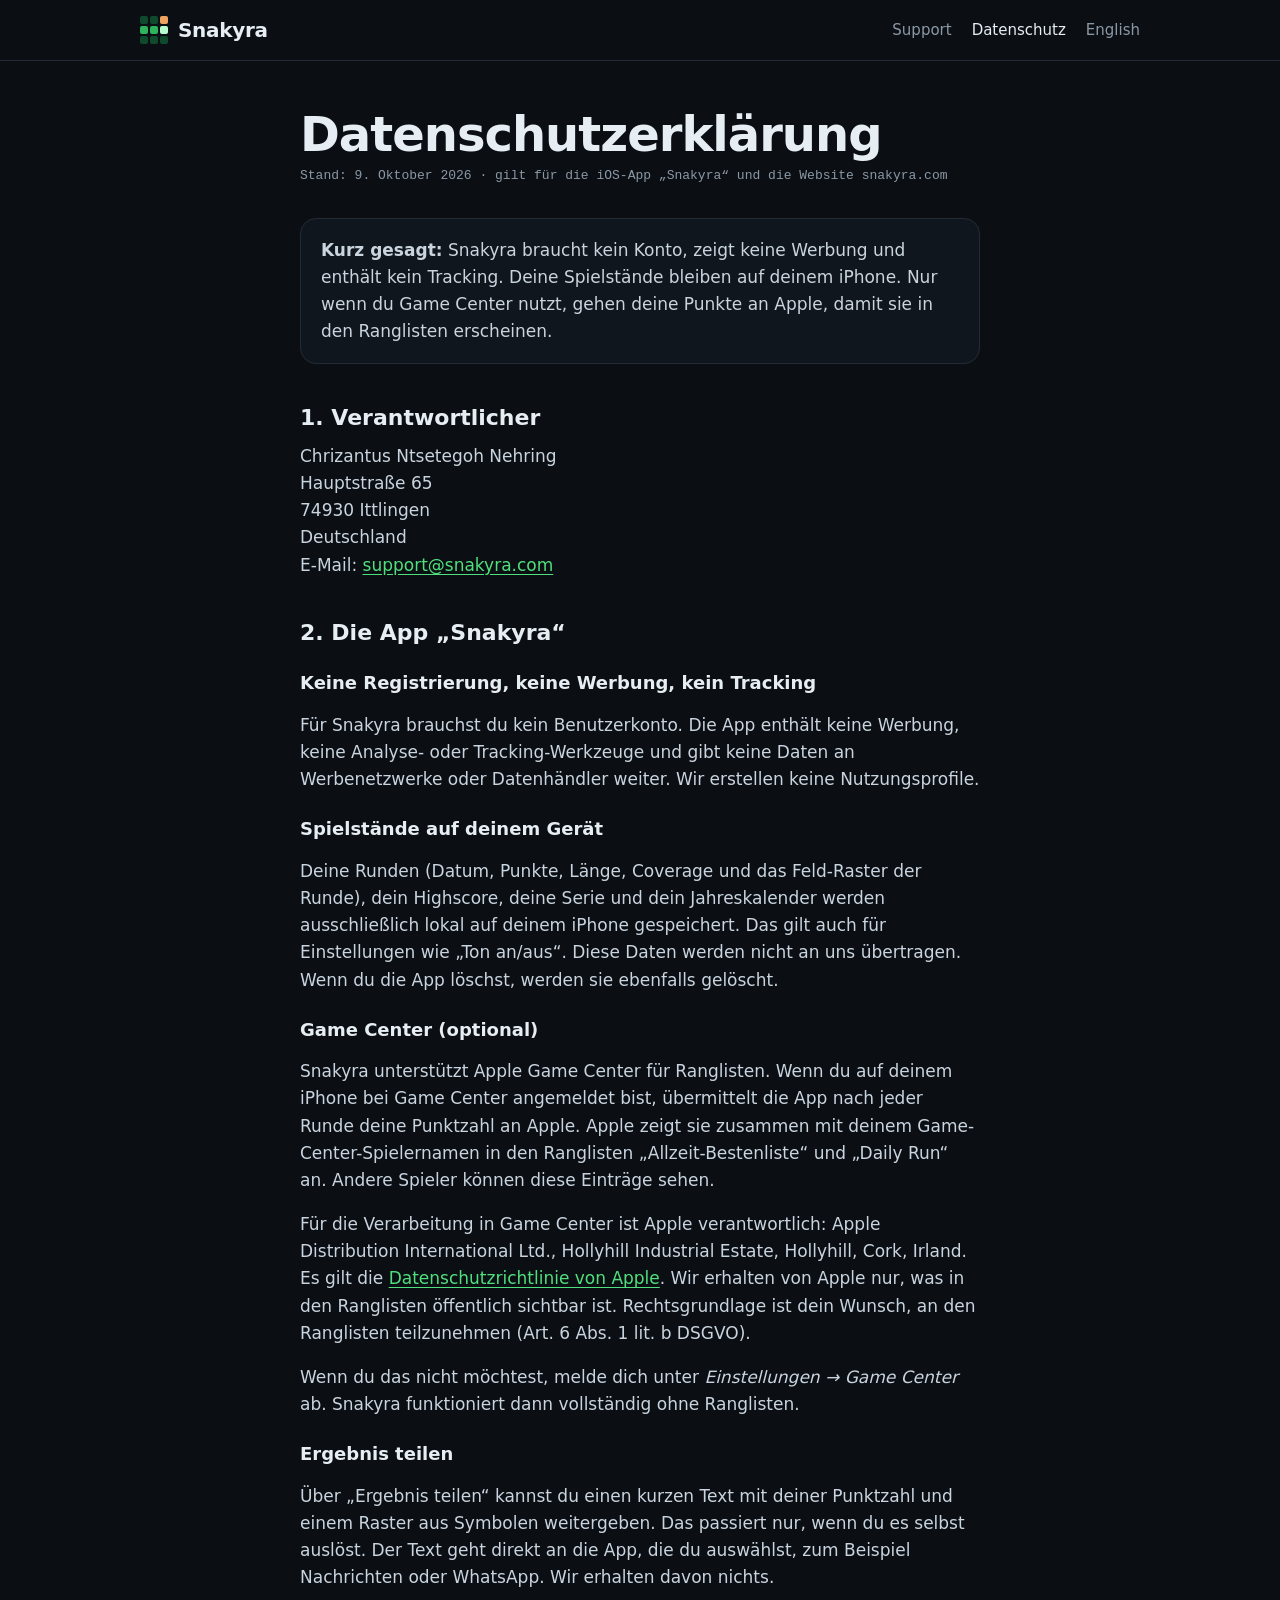
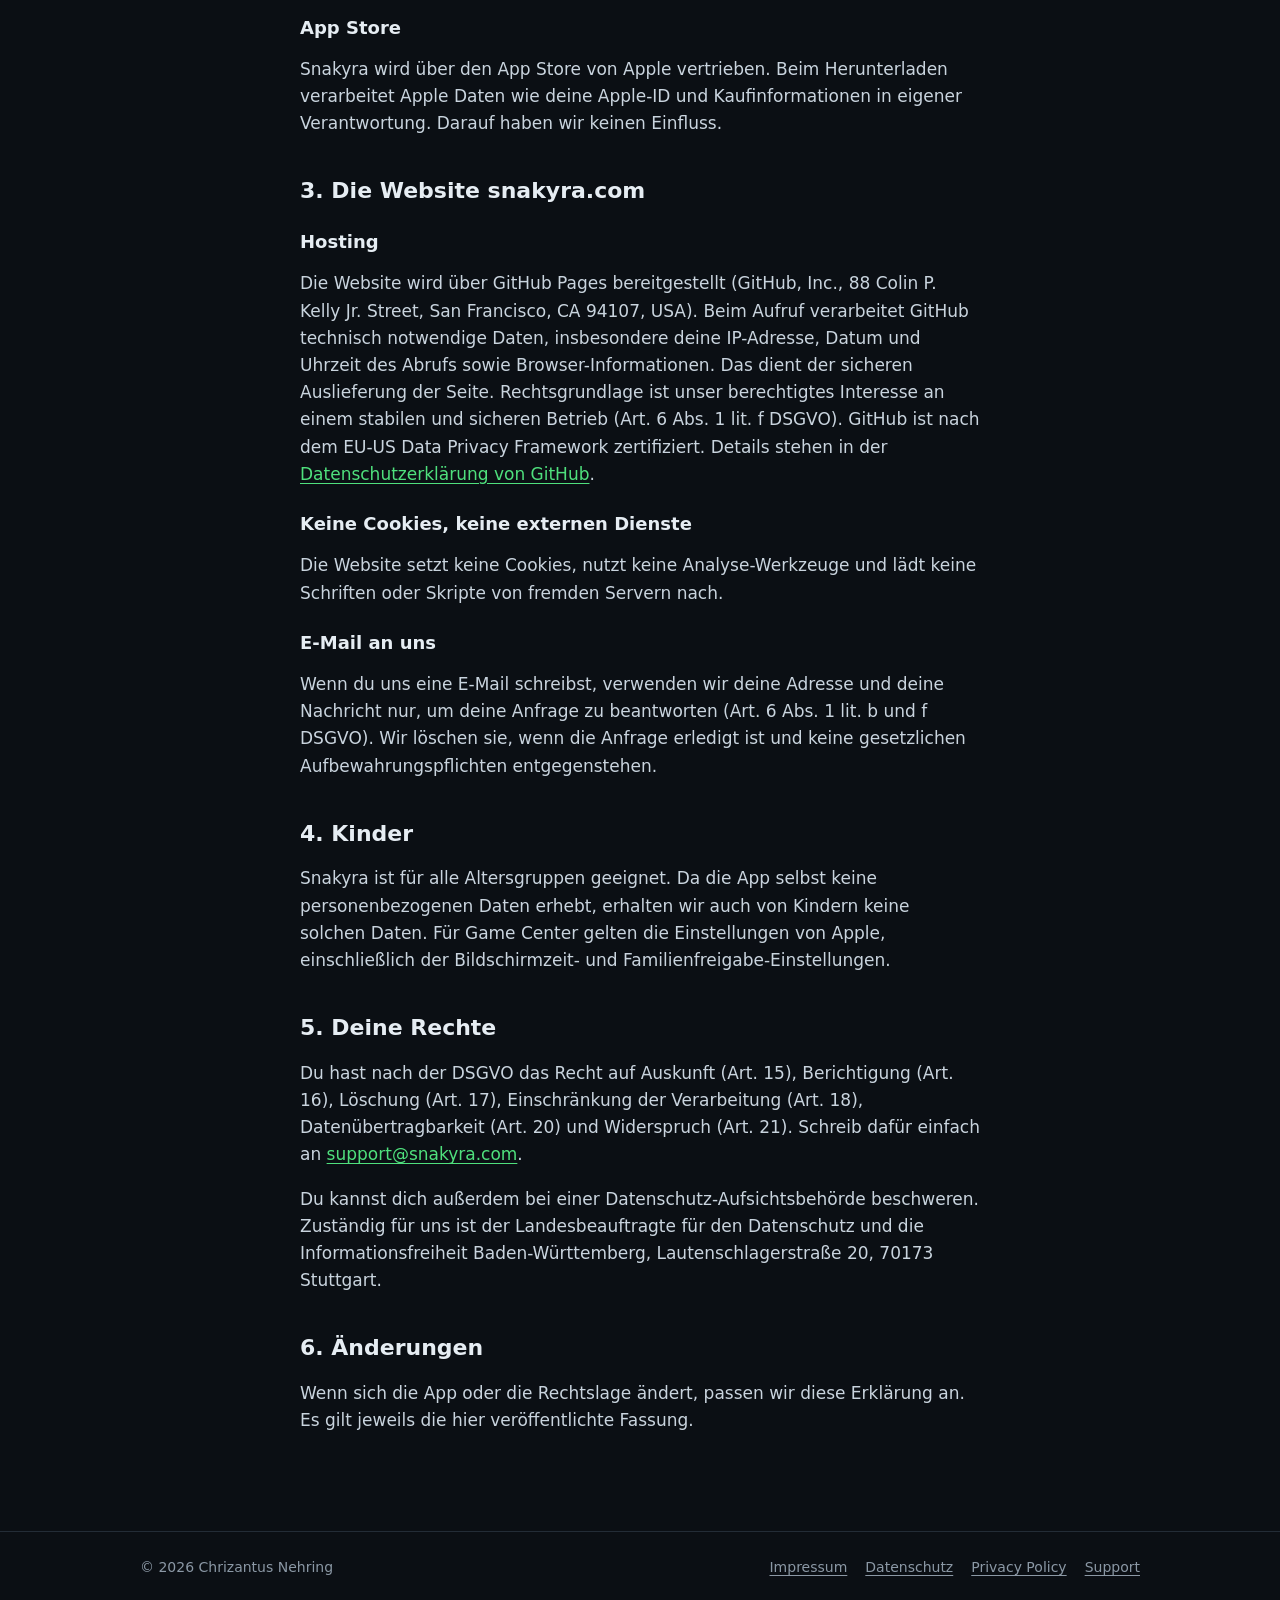
==== datenschutz.html @ 18dacbc8 "Snakyra Website: Startseite, Datenschutz, Privacy, Support, Impressum Co-Authored-By: Claude Opus 5." ====
<!doctype html>
<html lang="de">
<head>
<meta charset="utf-8">
<meta name="viewport" content="width=device-width, initial-scale=1">
<title>Snakyra Datenschutz</title>
<meta name="description" content="Datenschutzerklärung für die App Snakyra und die Website snakyra.com.">
<meta name="theme-color" content="#0b0f14">
<link rel="icon" href="icon.png">
<link rel="stylesheet" href="style.css">
</head>
<body>
<header class="site-head">
  <div class="wrap">
    <a class="brand" href="index.html"><span class="brand-mark" aria-hidden="true"><i></i><i></i><i></i><i></i><i></i><i></i><i></i><i></i><i></i></span>Snakyra</a>
    <nav class="nav" aria-label="Hauptnavigation">
      <a href="support.html">Support</a>
      <a href="datenschutz.html" aria-current="page">Datenschutz</a>
      <a href="privacy.html" lang="en">English</a>
    </nav>
  </div>
</header>

<main class="wrap doc">
  <h1>Datenschutzerklärung</h1>
  <p class="stand">Stand: 9. Oktober 2026 · gilt für die iOS-App „Snakyra“ und die Website snakyra.com</p>

  <div class="box">
    <p><strong>Kurz gesagt:</strong> Snakyra braucht kein Konto, zeigt keine Werbung und enthält kein Tracking. Deine Spielstände bleiben auf deinem iPhone. Nur wenn du Game Center nutzt, gehen deine Punkte an Apple, damit sie in den Ranglisten erscheinen.</p>
  </div>

  <h2>1. Verantwortlicher</h2>
  <address>
    Chrizantus Ntsetegoh Nehring<br>
    Hauptstraße 65<br>
    74930 Ittlingen<br>
    Deutschland<br>
    E-Mail: <a href="mailto:support@snakyra.com">support@snakyra.com</a>
  </address>

  <h2>2. Die App „Snakyra“</h2>

  <h3>Keine Registrierung, keine Werbung, kein Tracking</h3>
  <p>Für Snakyra brauchst du kein Benutzerkonto. Die App enthält keine Werbung, keine Analyse- oder Tracking-Werkzeuge und gibt keine Daten an Werbenetzwerke oder Datenhändler weiter. Wir erstellen keine Nutzungsprofile.</p>

  <h3>Spielstände auf deinem Gerät</h3>
  <p>Deine Runden (Datum, Punkte, Länge, Coverage und das Feld-Raster der Runde), dein Highscore, deine Serie und dein Jahreskalender werden ausschließlich lokal auf deinem iPhone gespeichert. Das gilt auch für Einstellungen wie „Ton an/aus“. Diese Daten werden nicht an uns übertragen. Wenn du die App löschst, werden sie ebenfalls gelöscht.</p>

  <h3>Game Center (optional)</h3>
  <p>Snakyra unterstützt Apple Game Center für Ranglisten. Wenn du auf deinem iPhone bei Game Center angemeldet bist, übermittelt die App nach jeder Runde deine Punktzahl an Apple. Apple zeigt sie zusammen mit deinem Game-Center-Spielernamen in den Ranglisten „Allzeit-Bestenliste“ und „Daily Run“ an. Andere Spieler können diese Einträge sehen.</p>
  <p>Für die Verarbeitung in Game Center ist Apple verantwortlich: Apple Distribution International Ltd., Hollyhill Industrial Estate, Hollyhill, Cork, Irland. Es gilt die <a href="https://www.apple.com/de/legal/privacy/">Datenschutzrichtlinie von Apple</a>. Wir erhalten von Apple nur, was in den Ranglisten öffentlich sichtbar ist. Rechtsgrundlage ist dein Wunsch, an den Ranglisten teilzunehmen (Art. 6 Abs. 1 lit. b DSGVO).</p>
  <p>Wenn du das nicht möchtest, melde dich unter <em>Einstellungen → Game Center</em> ab. Snakyra funktioniert dann vollständig ohne Ranglisten.</p>

  <h3>Ergebnis teilen</h3>
  <p>Über „Ergebnis teilen“ kannst du einen kurzen Text mit deiner Punktzahl und einem Raster aus Symbolen weitergeben. Das passiert nur, wenn du es selbst auslöst. Der Text geht direkt an die App, die du auswählst, zum Beispiel Nachrichten oder WhatsApp. Wir erhalten davon nichts.</p>

  <h3>App Store</h3>
  <p>Snakyra wird über den App Store von Apple vertrieben. Beim Herunterladen verarbeitet Apple Daten wie deine Apple-ID und Kaufinformationen in eigener Verantwortung. Darauf haben wir keinen Einfluss.</p>

  <h2>3. Die Website snakyra.com</h2>
  <h3>Hosting</h3>
  <p>Die Website wird über GitHub Pages bereitgestellt (GitHub, Inc., 88 Colin P. Kelly Jr. Street, San Francisco, CA 94107, USA). Beim Aufruf verarbeitet GitHub technisch notwendige Daten, insbesondere deine IP-Adresse, Datum und Uhrzeit des Abrufs sowie Browser-Informationen. Das dient der sicheren Auslieferung der Seite. Rechtsgrundlage ist unser berechtigtes Interesse an einem stabilen und sicheren Betrieb (Art. 6 Abs. 1 lit. f DSGVO). GitHub ist nach dem EU-US Data Privacy Framework zertifiziert. Details stehen in der <a href="https://docs.github.com/de/site-policy/privacy-policies/github-general-privacy-statement">Datenschutzerklärung von GitHub</a>.</p>
  <h3>Keine Cookies, keine externen Dienste</h3>
  <p>Die Website setzt keine Cookies, nutzt keine Analyse-Werkzeuge und lädt keine Schriften oder Skripte von fremden Servern nach.</p>
  <h3>E-Mail an uns</h3>
  <p>Wenn du uns eine E-Mail schreibst, verwenden wir deine Adresse und deine Nachricht nur, um deine Anfrage zu beantworten (Art. 6 Abs. 1 lit. b und f DSGVO). Wir löschen sie, wenn die Anfrage erledigt ist und keine gesetzlichen Aufbewahrungspflichten entgegenstehen.</p>

  <h2>4. Kinder</h2>
  <p>Snakyra ist für alle Altersgruppen geeignet. Da die App selbst keine personenbezogenen Daten erhebt, erhalten wir auch von Kindern keine solchen Daten. Für Game Center gelten die Einstellungen von Apple, einschließlich der Bildschirmzeit- und Familienfreigabe-Einstellungen.</p>

  <h2>5. Deine Rechte</h2>
  <p>Du hast nach der DSGVO das Recht auf Auskunft (Art. 15), Berichtigung (Art. 16), Löschung (Art. 17), Einschränkung der Verarbeitung (Art. 18), Datenübertragbarkeit (Art. 20) und Widerspruch (Art. 21). Schreib dafür einfach an <a href="mailto:support@snakyra.com">support@snakyra.com</a>.</p>
  <p>Du kannst dich außerdem bei einer Datenschutz-Aufsichtsbehörde beschweren. Zuständig für uns ist der Landesbeauftragte für den Datenschutz und die Informationsfreiheit Baden-Württemberg, Lautenschlagerstraße 20, 70173 Stuttgart.</p>

  <h2>6. Änderungen</h2>
  <p>Wenn sich die App oder die Rechtslage ändert, passen wir diese Erklärung an. Es gilt jeweils die hier veröffentlichte Fassung.</p>
</main>

<footer class="site-foot">
  <div class="wrap">
    <span>© 2026 Chrizantus Nehring</span>
    <nav aria-label="Rechtliches">
      <a href="impressum.html">Impressum</a>
      <a href="datenschutz.html">Datenschutz</a>
      <a href="privacy.html" lang="en">Privacy Policy</a>
      <a href="support.html">Support</a>
    </nav>
  </div>
</footer>
</body>
</html>
---- style.css ----
/* Snakyra – gemeinsame Styles. Keine externen Schriften, kein Tracking. */
:root {
  --bg: #0b0f14;
  --panel: #10161d;
  --chip: #151b23;
  --line: #232c36;
  --fg: #e6edf3;
  --muted: #8b98a5;
  --green: #4fe07d;
  --ink: #06210f;
  --commit: #f0a35e;
  --h0: #161d25; --h1: #0f4a2c; --h2: #1a7a42; --h3: #2fb35c; --h4: #4fe07d;
  --sans: ui-rounded, "SF Pro Rounded", system-ui, -apple-system, "Segoe UI", Roboto, sans-serif;
  --text: system-ui, -apple-system, "Segoe UI", Roboto, sans-serif;
  --mono: ui-monospace, "SF Mono", Menlo, Consolas, monospace;
  color-scheme: dark;
}

* { box-sizing: border-box; }
html { -webkit-text-size-adjust: 100%; }
body {
  margin: 0;
  background: var(--bg);
  color: var(--fg);
  font: 17px/1.6 var(--text);
}
a { color: var(--green); text-underline-offset: 3px; }
a:hover { color: #b6f5cf; }
a:focus-visible, button:focus-visible { outline: 2px solid var(--green); outline-offset: 3px; border-radius: 6px; }

.wrap { max-width: 1040px; margin: 0 auto; padding-inline: 20px; }

/* Kopfzeile */
.site-head { border-bottom: 1px solid var(--line); }
.site-head .wrap { display: flex; align-items: center; justify-content: space-between; gap: 16px; padding-block: 16px; flex-wrap: wrap; }
.brand { display: flex; align-items: center; gap: 10px; color: var(--fg); text-decoration: none; font: 700 20px/1 var(--sans); letter-spacing: -0.3px; }
.brand-mark { width: 28px; height: 28px; display: grid; grid-template-columns: repeat(3, 1fr); gap: 2px; }
.brand-mark i { border-radius: 2px; background: var(--h1); }
.brand-mark i:nth-child(4), .brand-mark i:nth-child(5) { background: var(--h3); }
.brand-mark i:nth-child(6) { background: #b8ffd0; }
.brand-mark i:nth-child(3) { background: var(--commit); }
.nav { display: flex; gap: 20px; flex-wrap: wrap; font-size: 15px; }
.nav a { color: var(--muted); text-decoration: none; }
.nav a:hover, .nav a[aria-current="page"] { color: var(--fg); }

/* Startseite */
.hero { padding-block: 64px 40px; display: grid; grid-template-columns: minmax(0, 1.1fr) minmax(0, 0.9fr); gap: 48px; align-items: center; }
.eyebrow { font: 13px/1.4 var(--mono); color: var(--green); margin: 0 0 12px; }
.hero h1 { font: 700 clamp(48px, 8vw, 84px)/0.95 var(--sans); letter-spacing: -2.5px; margin: 0 0 20px; text-wrap: balance; }
.hero p.lead { font-size: 20px; color: #c9d4de; margin: 0 0 28px; max-width: 34ch; }
.cta-row { display: flex; gap: 12px; flex-wrap: wrap; align-items: center; }
.btn { display: inline-flex; align-items: center; min-height: 52px; padding: 0 22px; border-radius: 16px; font: 700 17px/1 var(--sans); text-decoration: none; }
.btn-primary { background: var(--green); color: var(--ink); }
.btn-primary:hover { color: var(--ink); background: #6cf096; }
.btn-ghost { background: var(--chip); color: var(--fg); border: 1px solid var(--line); }
.soon { font: 13px/1.4 var(--mono); color: var(--muted); }

.board { background: var(--panel); border: 1px solid #1d252e; border-radius: 24px; padding: 16px; }
.board canvas { display: block; width: 100%; height: auto; }
.board-meta { display: flex; justify-content: space-between; font: 12px/1 var(--mono); color: var(--muted); margin-top: 12px; }

.features { display: grid; grid-template-columns: repeat(3, minmax(0, 1fr)); gap: 16px; padding-block: 24px 72px; }
.feature { background: var(--panel); border: 1px solid var(--line); border-radius: 20px; padding: 22px; }
.feature h2 { font: 700 20px/1.2 var(--sans); margin: 14px 0 8px; }
.feature p { margin: 0; color: var(--muted); font-size: 16px; }
.swatch { display: flex; gap: 4px; }
.swatch i { width: 14px; height: 14px; border-radius: 4px; }

/* Textseiten */
.doc { max-width: 720px; padding-block: 48px 80px; }
.doc h1 { font: 700 clamp(36px, 6vw, 48px)/1.05 var(--sans); letter-spacing: -1px; margin: 0 0 8px; text-wrap: balance; }
.doc .stand { font: 13px/1.4 var(--mono); color: var(--muted); margin: 0 0 32px; }
.doc h2 { font: 700 22px/1.3 var(--sans); margin: 40px 0 10px; text-wrap: balance; }
.doc h3 { font: 600 18px/1.3 var(--text); margin: 24px 0 6px; }
.doc p, .doc li { color: #c9d4de; }
.doc ul { padding-left: 22px; }
.doc .box { background: var(--panel); border: 1px solid var(--line); border-radius: 16px; padding: 18px 20px; margin: 20px 0; }
.doc .box p { margin: 0; }
.doc address { font-style: normal; color: #c9d4de; }
.todo { background: rgba(240, 163, 94, 0.14); color: var(--commit); border-radius: 6px; padding: 1px 6px; font-family: var(--mono); font-size: 0.9em; }

details { background: var(--panel); border: 1px solid var(--line); border-radius: 14px; padding: 4px 18px; margin: 10px 0; }
summary { cursor: pointer; font-weight: 600; padding: 12px 0; list-style-position: outside; }
details p { margin: 0 0 14px; }

/* Fußzeile */
.site-foot { border-top: 1px solid var(--line); }
.site-foot .wrap { display: flex; justify-content: space-between; gap: 16px; flex-wrap: wrap; padding-block: 24px; font-size: 14px; color: var(--muted); }
.site-foot nav { display: flex; gap: 18px; flex-wrap: wrap; }
.site-foot a { color: var(--muted); }

@media (max-width: 800px) {
  .hero { grid-template-columns: minmax(0, 1fr); padding-block: 40px 24px; gap: 32px; }
  .features { grid-template-columns: minmax(0, 1fr); }
}
@media (prefers-reduced-motion: reduce) {
  * { animation: none !important; transition: none !important; }
}
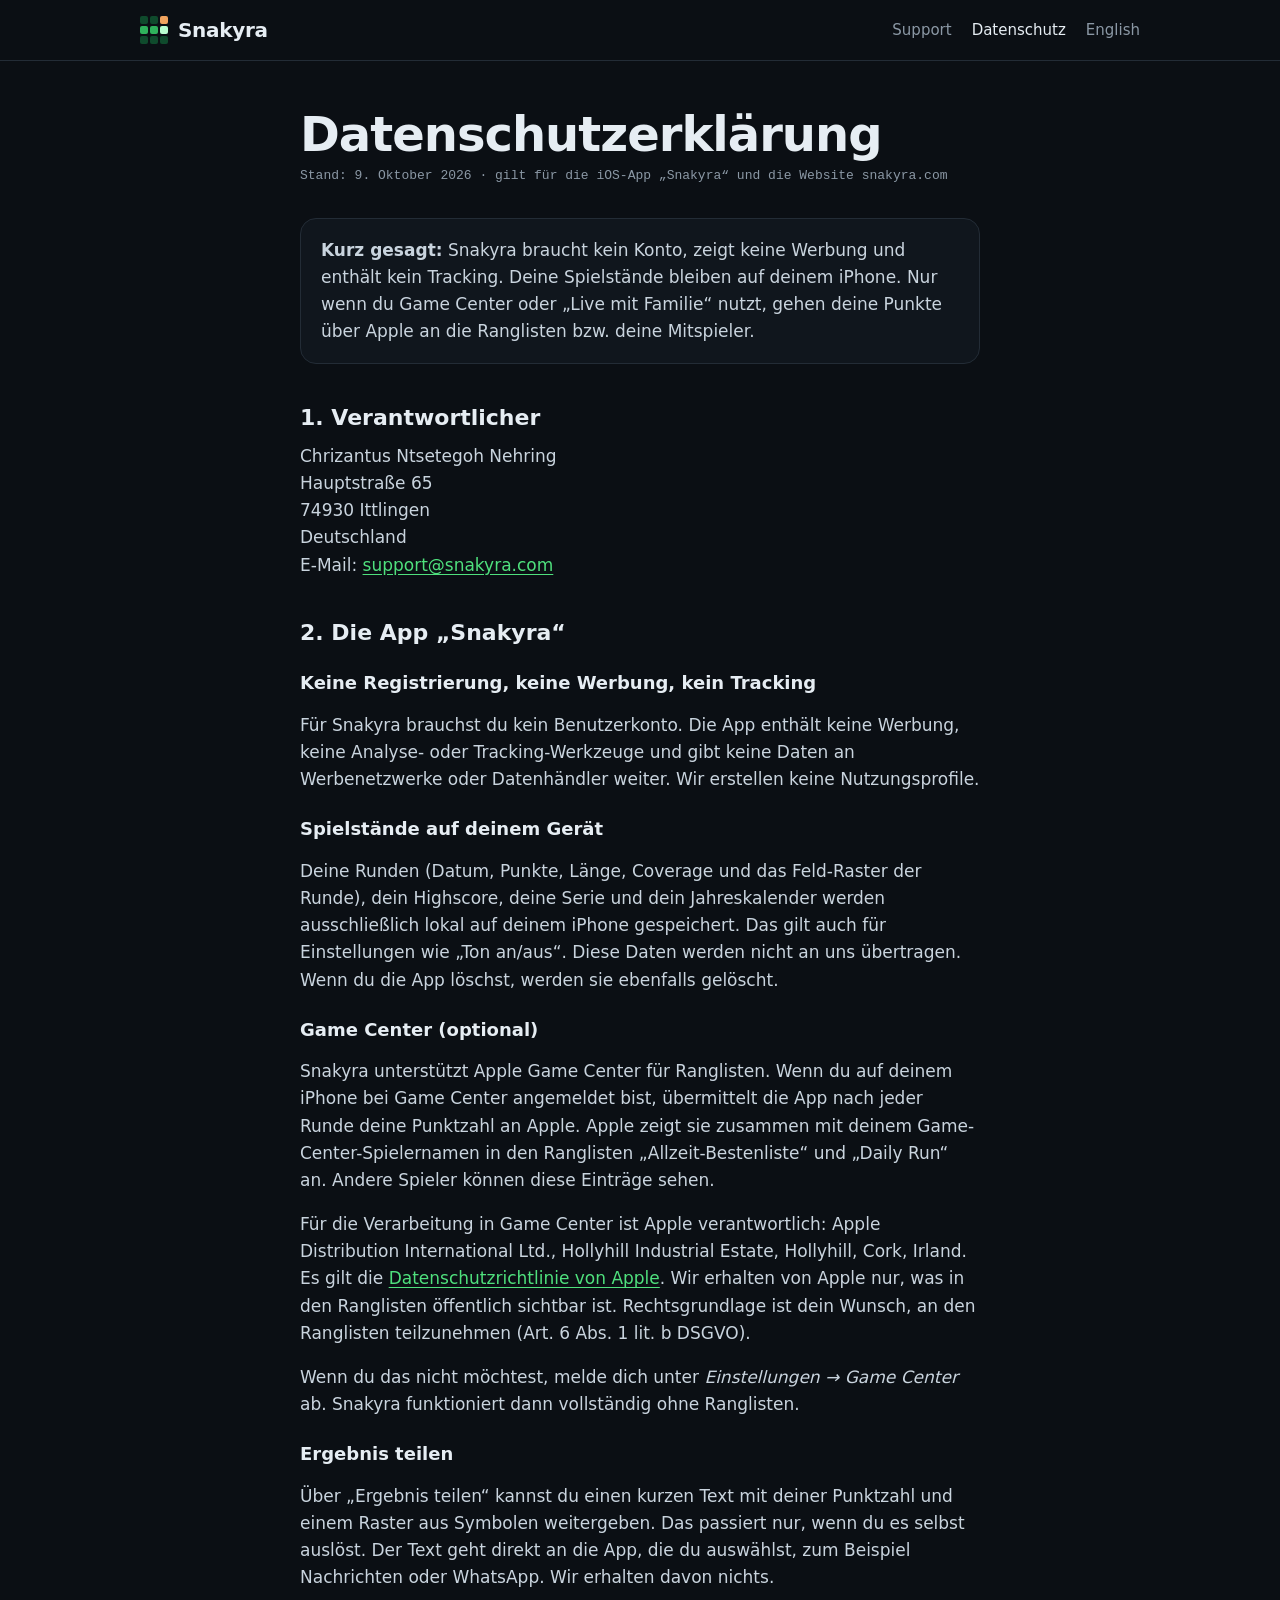
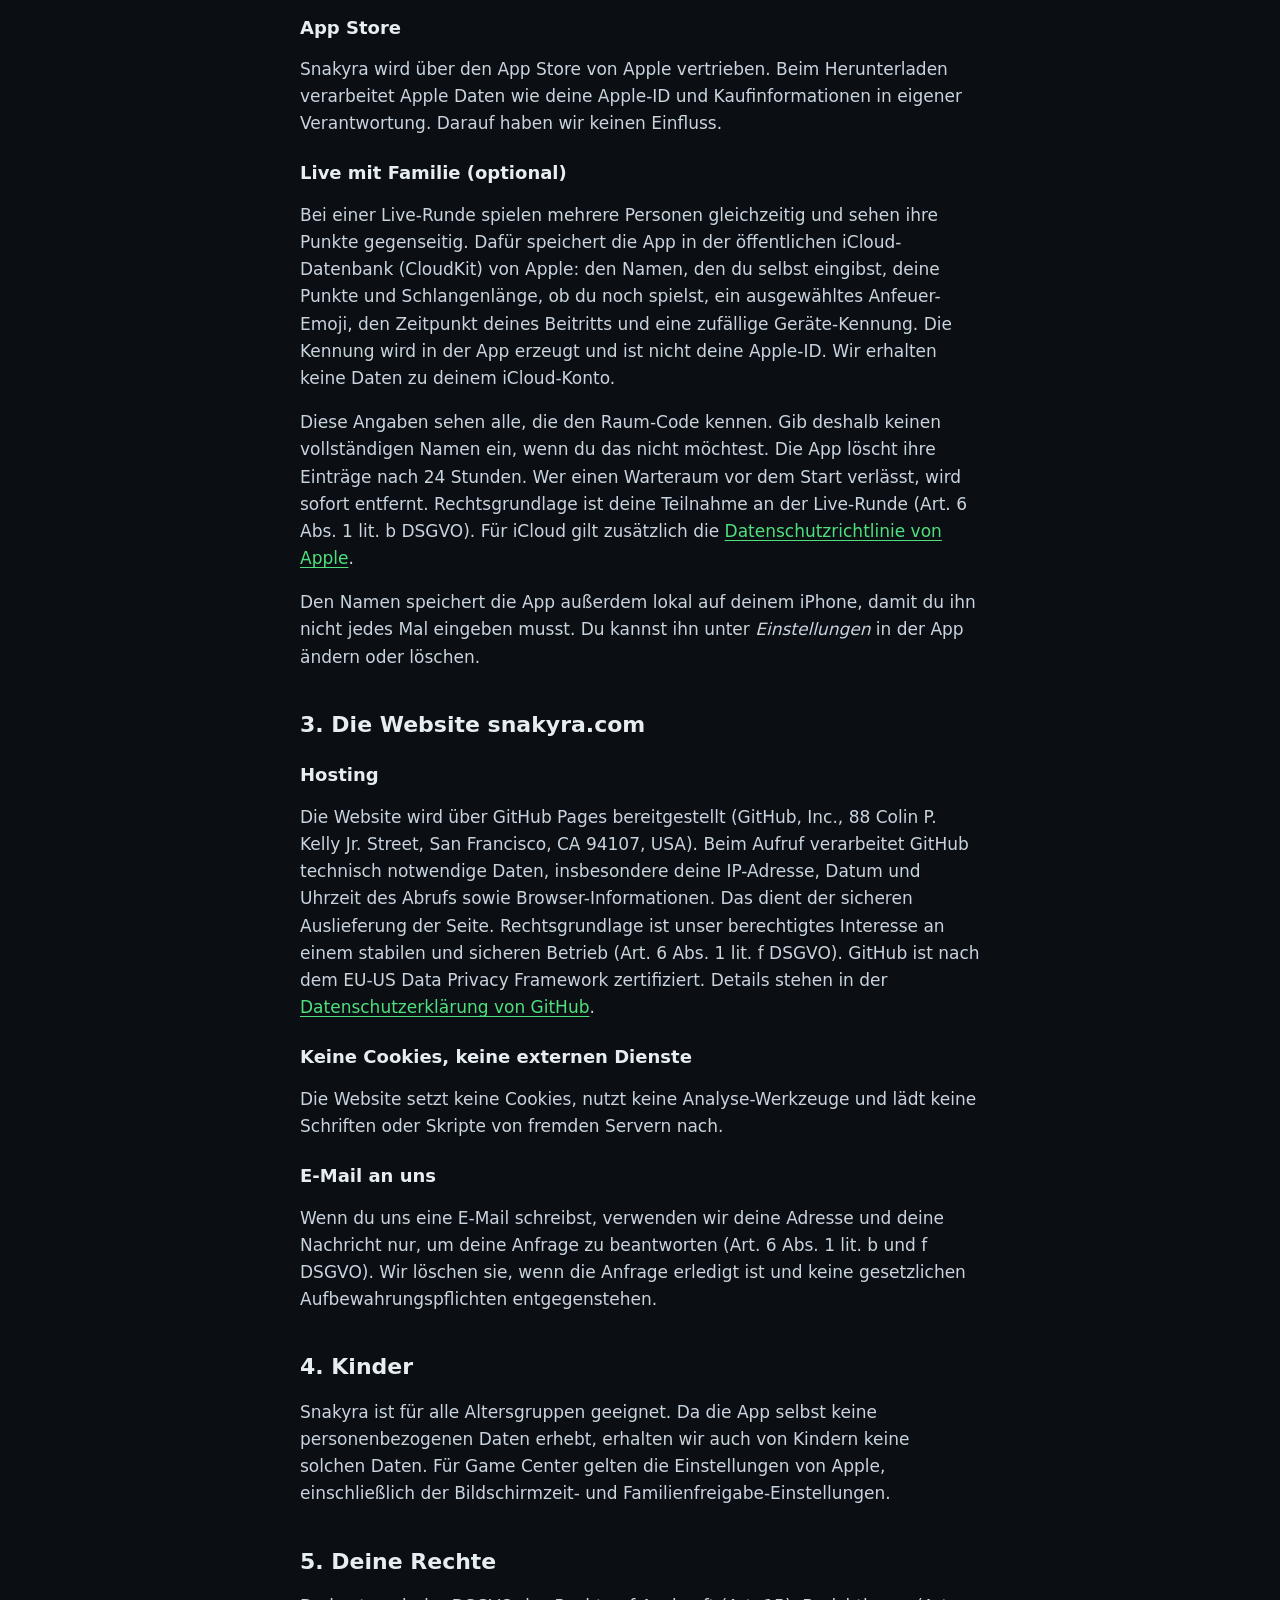
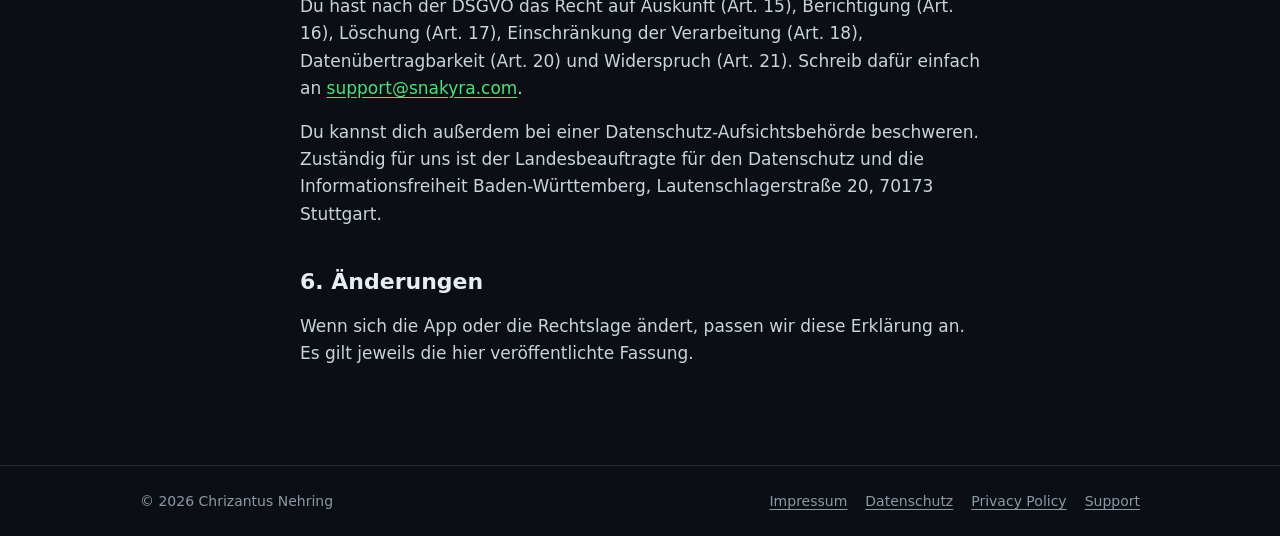
==== commit 9dd689a5: "Live-Einladungsseite und Datenschutz für Live mit Familie Co-Authored-By: Claude Opus 5.5 <noreply@a" ====
--- a/datenschutz.html
+++ b/datenschutz.html
@@ -26,7 +26,7 @@
   <p class="stand">Stand: 9. Oktober 2026 · gilt für die iOS-App „Snakyra“ und die Website snakyra.com</p>
 
   <div class="box">
-    <p><strong>Kurz gesagt:</strong> Snakyra braucht kein Konto, zeigt keine Werbung und enthält kein Tracking. Deine Spielstände bleiben auf deinem iPhone. Nur wenn du Game Center nutzt, gehen deine Punkte an Apple, damit sie in den Ranglisten erscheinen.</p>
+    <p><strong>Kurz gesagt:</strong> Snakyra braucht kein Konto, zeigt keine Werbung und enthält kein Tracking. Deine Spielstände bleiben auf deinem iPhone. Nur wenn du Game Center oder „Live mit Familie“ nutzt, gehen deine Punkte über Apple an die Ranglisten bzw. deine Mitspieler.</p>
   </div>
 
   <h2>1. Verantwortlicher</h2>
@@ -56,6 +56,11 @@
 
   <h3>App Store</h3>
   <p>Snakyra wird über den App Store von Apple vertrieben. Beim Herunterladen verarbeitet Apple Daten wie deine Apple-ID und Kaufinformationen in eigener Verantwortung. Darauf haben wir keinen Einfluss.</p>
+
+  <h3>Live mit Familie (optional)</h3>
+  <p>Bei einer Live-Runde spielen mehrere Personen gleichzeitig und sehen ihre Punkte gegenseitig. Dafür speichert die App in der öffentlichen iCloud-Datenbank (CloudKit) von Apple: den Namen, den du selbst eingibst, deine Punkte und Schlangenlänge, ob du noch spielst, ein ausgewähltes Anfeuer-Emoji, den Zeitpunkt deines Beitritts und eine zufällige Geräte-Kennung. Die Kennung wird in der App erzeugt und ist nicht deine Apple-ID. Wir erhalten keine Daten zu deinem iCloud-Konto.</p>
+  <p>Diese Angaben sehen alle, die den Raum-Code kennen. Gib deshalb keinen vollständigen Namen ein, wenn du das nicht möchtest. Die App löscht ihre Einträge nach 24 Stunden. Wer einen Warteraum vor dem Start verlässt, wird sofort entfernt. Rechtsgrundlage ist deine Teilnahme an der Live-Runde (Art. 6 Abs. 1 lit. b DSGVO). Für iCloud gilt zusätzlich die <a href="https://www.apple.com/de/legal/privacy/">Datenschutzrichtlinie von Apple</a>.</p>
+  <p>Den Namen speichert die App außerdem lokal auf deinem iPhone, damit du ihn nicht jedes Mal eingeben musst. Du kannst ihn unter <em>Einstellungen</em> in der App ändern oder löschen.</p>
 
   <h2>3. Die Website snakyra.com</h2>
   <h3>Hosting</h3>
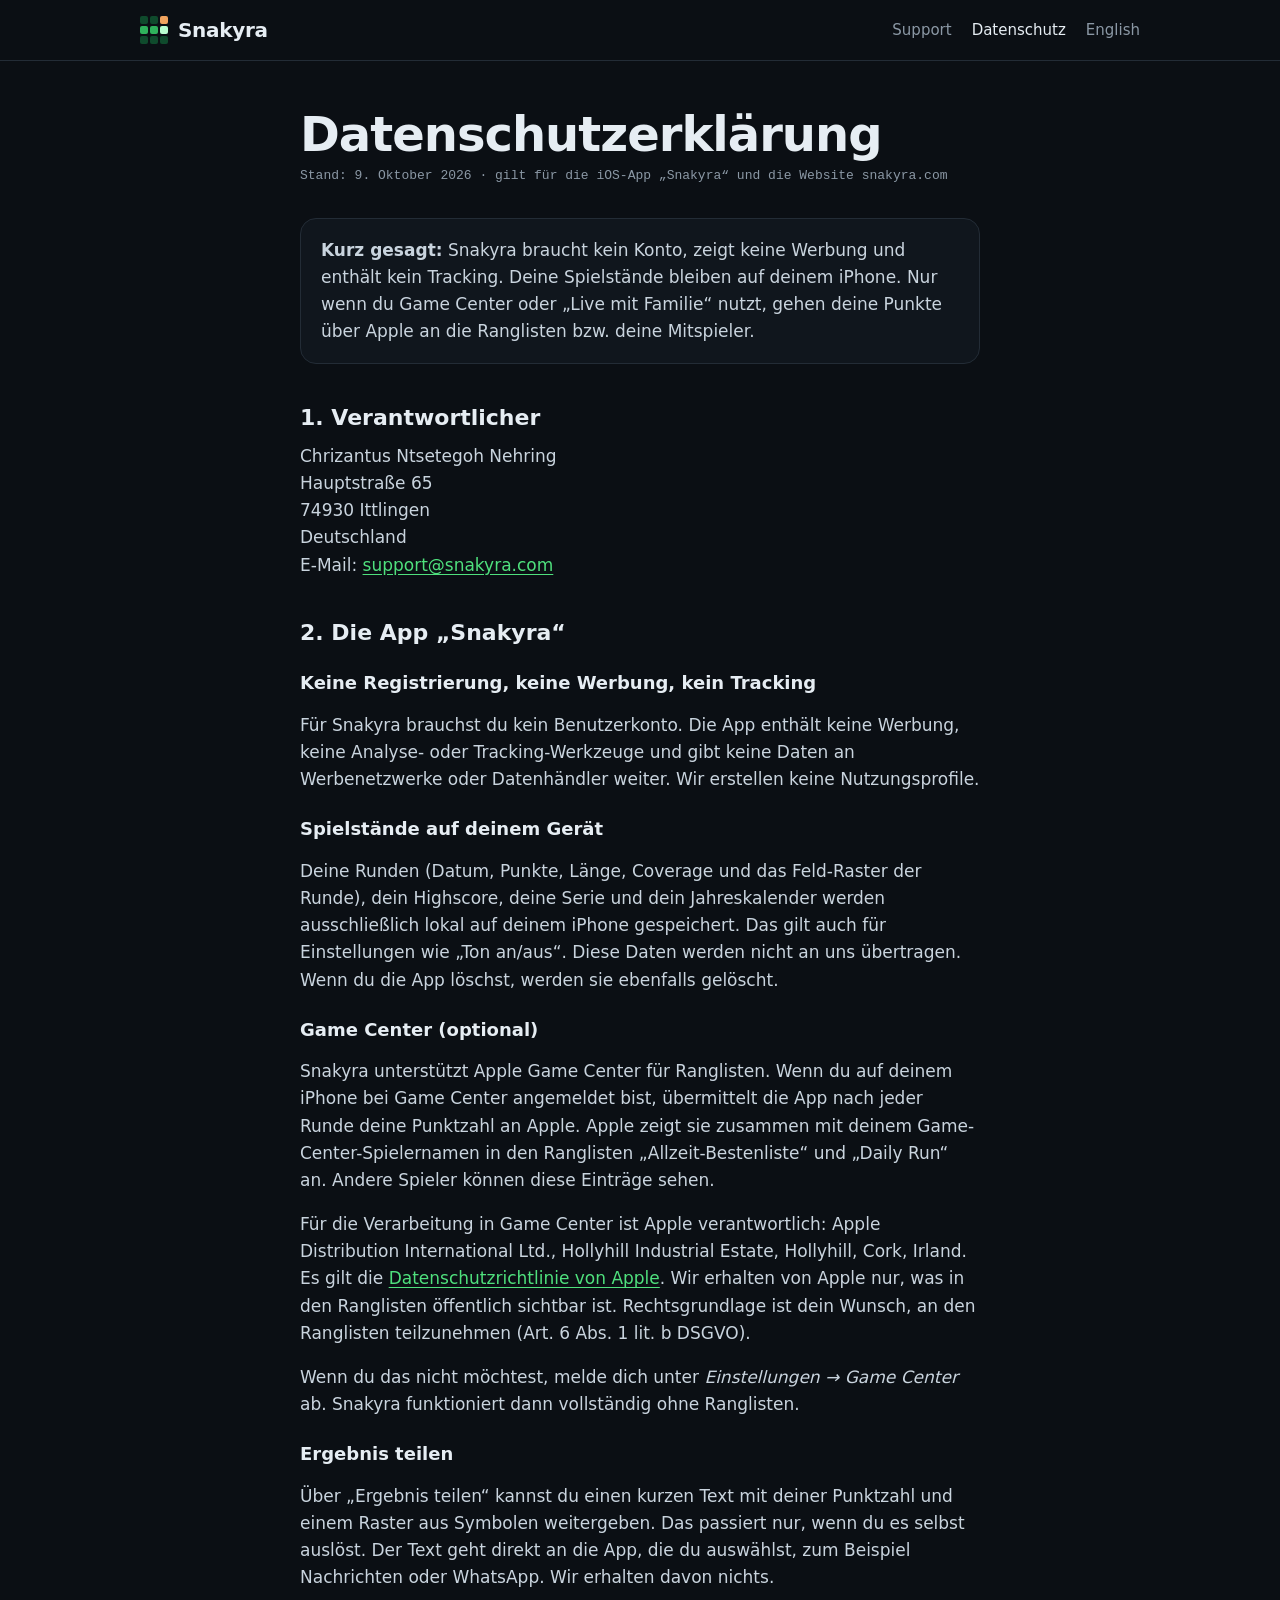
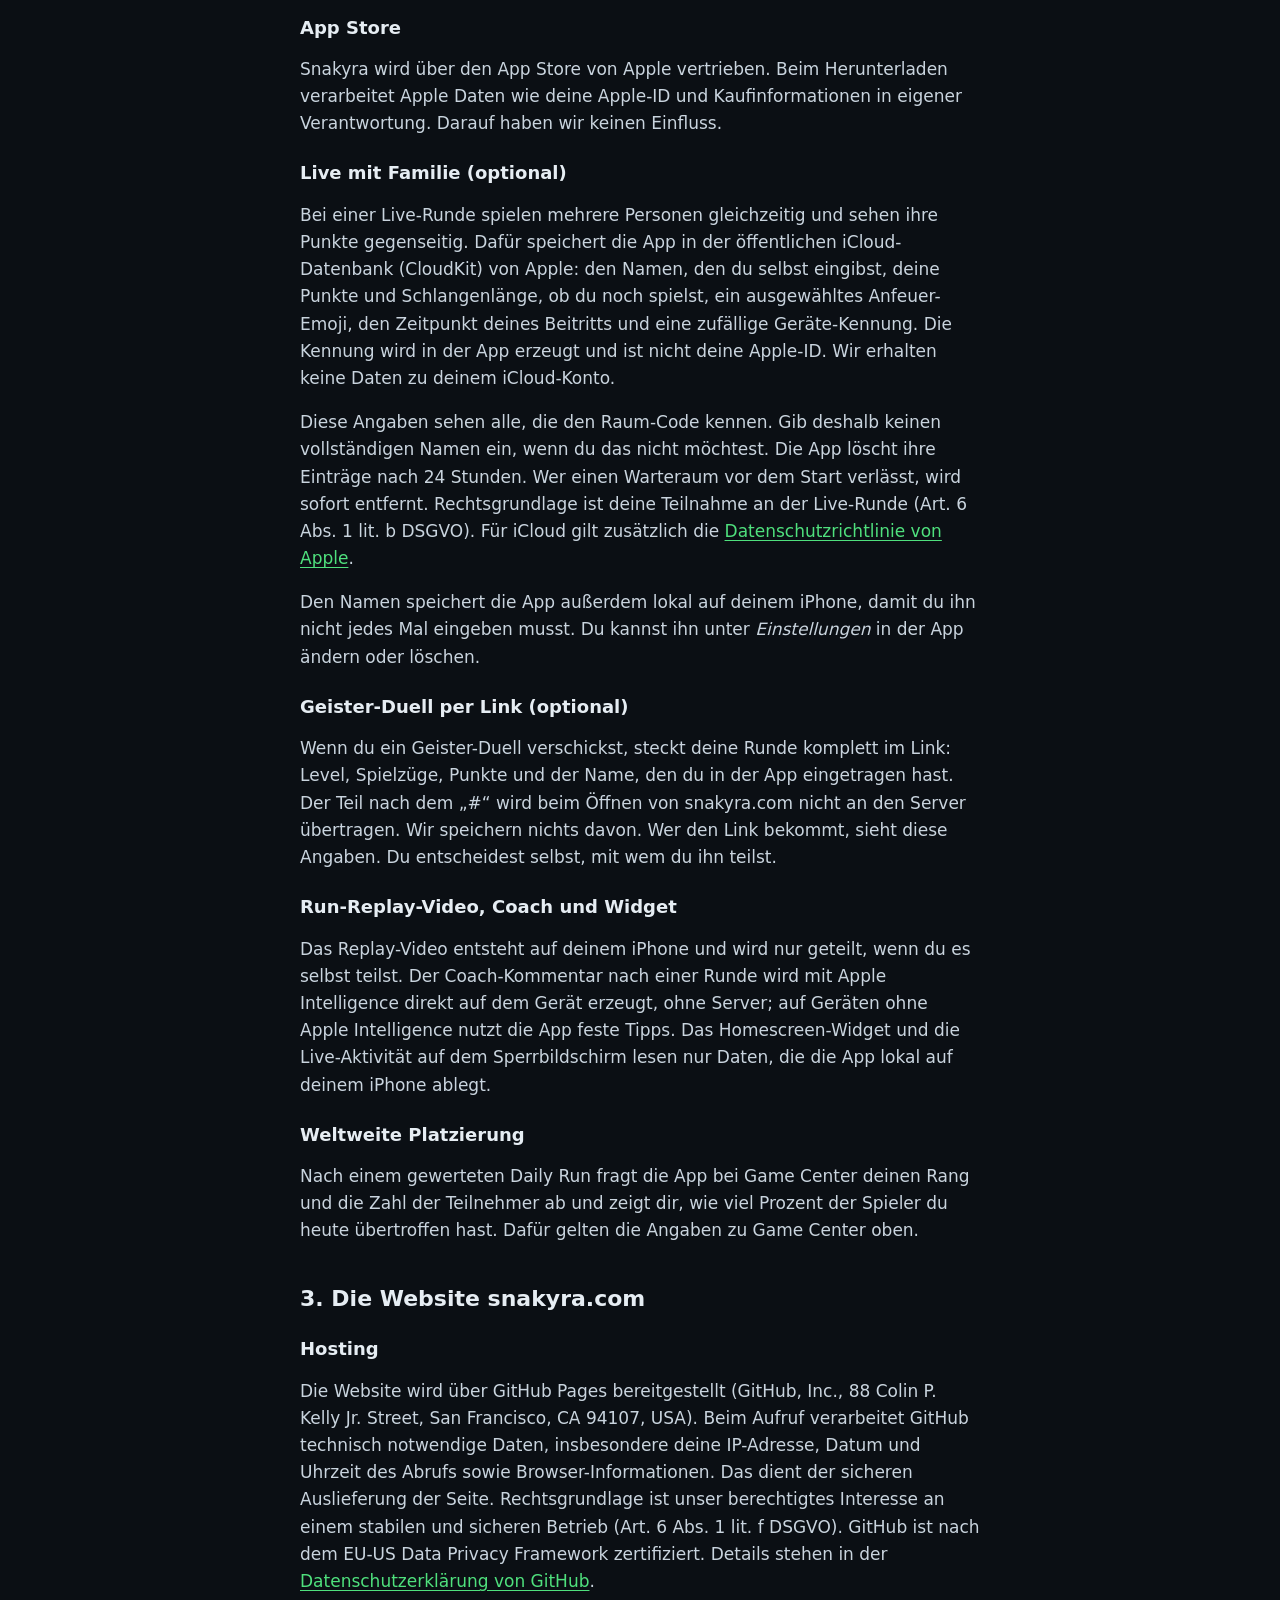
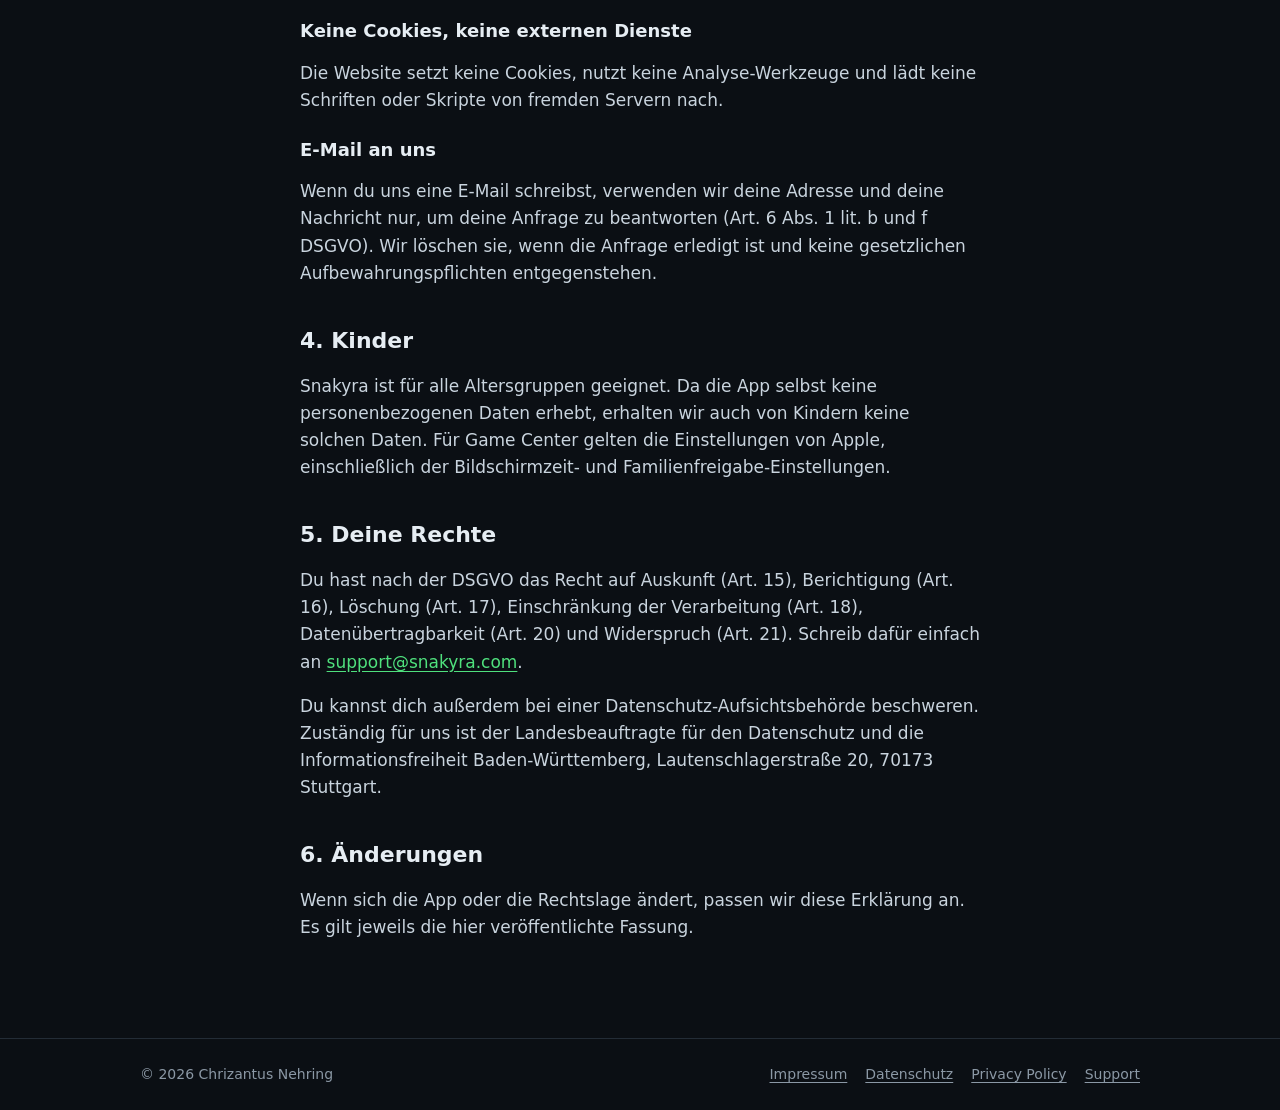
==== commit 4a099915: "Geister-Duell-Seite und Datenschutz für Replay, Coach, Widget und Platzierung Co-Authored-By: Claude" ====
--- a/datenschutz.html
+++ b/datenschutz.html
@@ -62,6 +62,15 @@
   <p>Diese Angaben sehen alle, die den Raum-Code kennen. Gib deshalb keinen vollständigen Namen ein, wenn du das nicht möchtest. Die App löscht ihre Einträge nach 24 Stunden. Wer einen Warteraum vor dem Start verlässt, wird sofort entfernt. Rechtsgrundlage ist deine Teilnahme an der Live-Runde (Art. 6 Abs. 1 lit. b DSGVO). Für iCloud gilt zusätzlich die <a href="https://www.apple.com/de/legal/privacy/">Datenschutzrichtlinie von Apple</a>.</p>
   <p>Den Namen speichert die App außerdem lokal auf deinem iPhone, damit du ihn nicht jedes Mal eingeben musst. Du kannst ihn unter <em>Einstellungen</em> in der App ändern oder löschen.</p>
 
+  <h3>Geister-Duell per Link (optional)</h3>
+  <p>Wenn du ein Geister-Duell verschickst, steckt deine Runde komplett im Link: Level, Spielzüge, Punkte und der Name, den du in der App eingetragen hast. Der Teil nach dem „#“ wird beim Öffnen von snakyra.com nicht an den Server übertragen. Wir speichern nichts davon. Wer den Link bekommt, sieht diese Angaben. Du entscheidest selbst, mit wem du ihn teilst.</p>
+
+  <h3>Run-Replay-Video, Coach und Widget</h3>
+  <p>Das Replay-Video entsteht auf deinem iPhone und wird nur geteilt, wenn du es selbst teilst. Der Coach-Kommentar nach einer Runde wird mit Apple Intelligence direkt auf dem Gerät erzeugt, ohne Server; auf Geräten ohne Apple Intelligence nutzt die App feste Tipps. Das Homescreen-Widget und die Live-Aktivität auf dem Sperrbildschirm lesen nur Daten, die die App lokal auf deinem iPhone ablegt.</p>
+
+  <h3>Weltweite Platzierung</h3>
+  <p>Nach einem gewerteten Daily Run fragt die App bei Game Center deinen Rang und die Zahl der Teilnehmer ab und zeigt dir, wie viel Prozent der Spieler du heute übertroffen hast. Dafür gelten die Angaben zu Game Center oben.</p>
+
   <h2>3. Die Website snakyra.com</h2>
   <h3>Hosting</h3>
   <p>Die Website wird über GitHub Pages bereitgestellt (GitHub, Inc., 88 Colin P. Kelly Jr. Street, San Francisco, CA 94107, USA). Beim Aufruf verarbeitet GitHub technisch notwendige Daten, insbesondere deine IP-Adresse, Datum und Uhrzeit des Abrufs sowie Browser-Informationen. Das dient der sicheren Auslieferung der Seite. Rechtsgrundlage ist unser berechtigtes Interesse an einem stabilen und sicheren Betrieb (Art. 6 Abs. 1 lit. f DSGVO). GitHub ist nach dem EU-US Data Privacy Framework zertifiziert. Details stehen in der <a href="https://docs.github.com/de/site-policy/privacy-policies/github-general-privacy-statement">Datenschutzerklärung von GitHub</a>.</p>
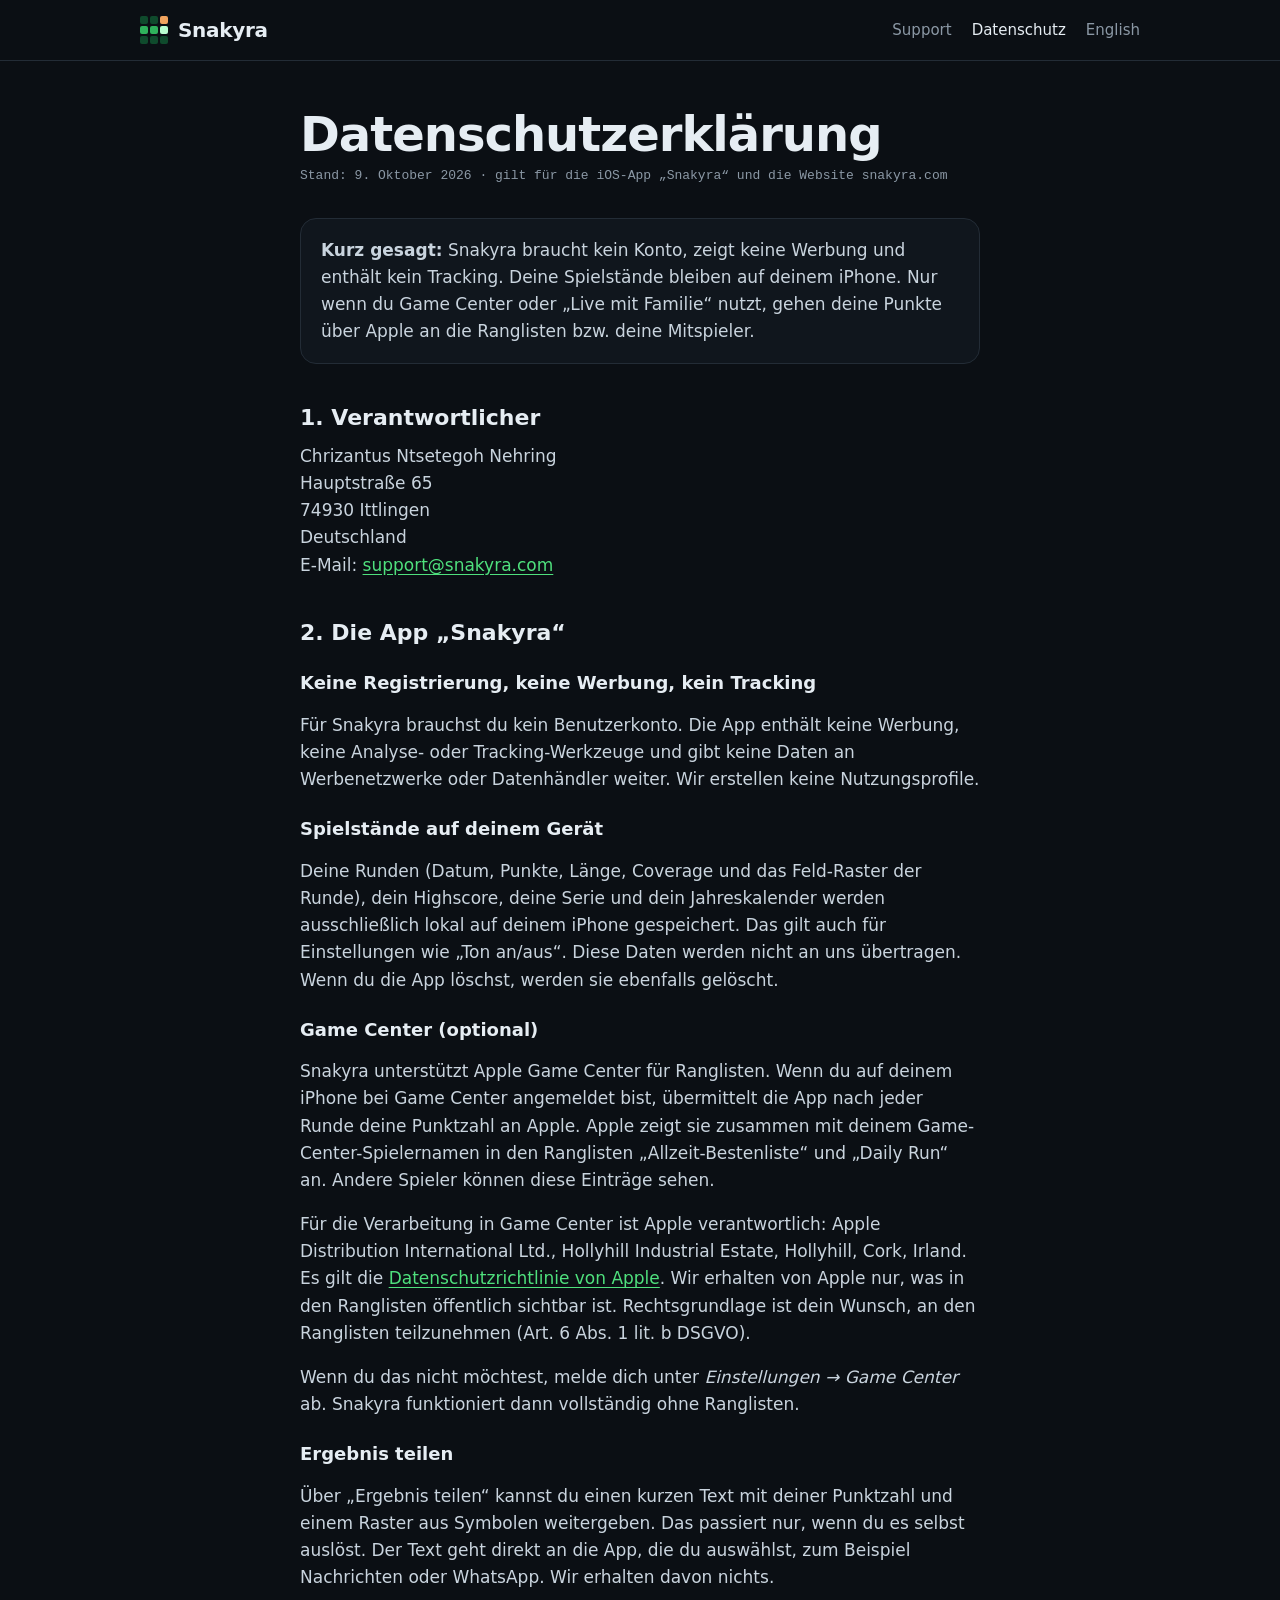
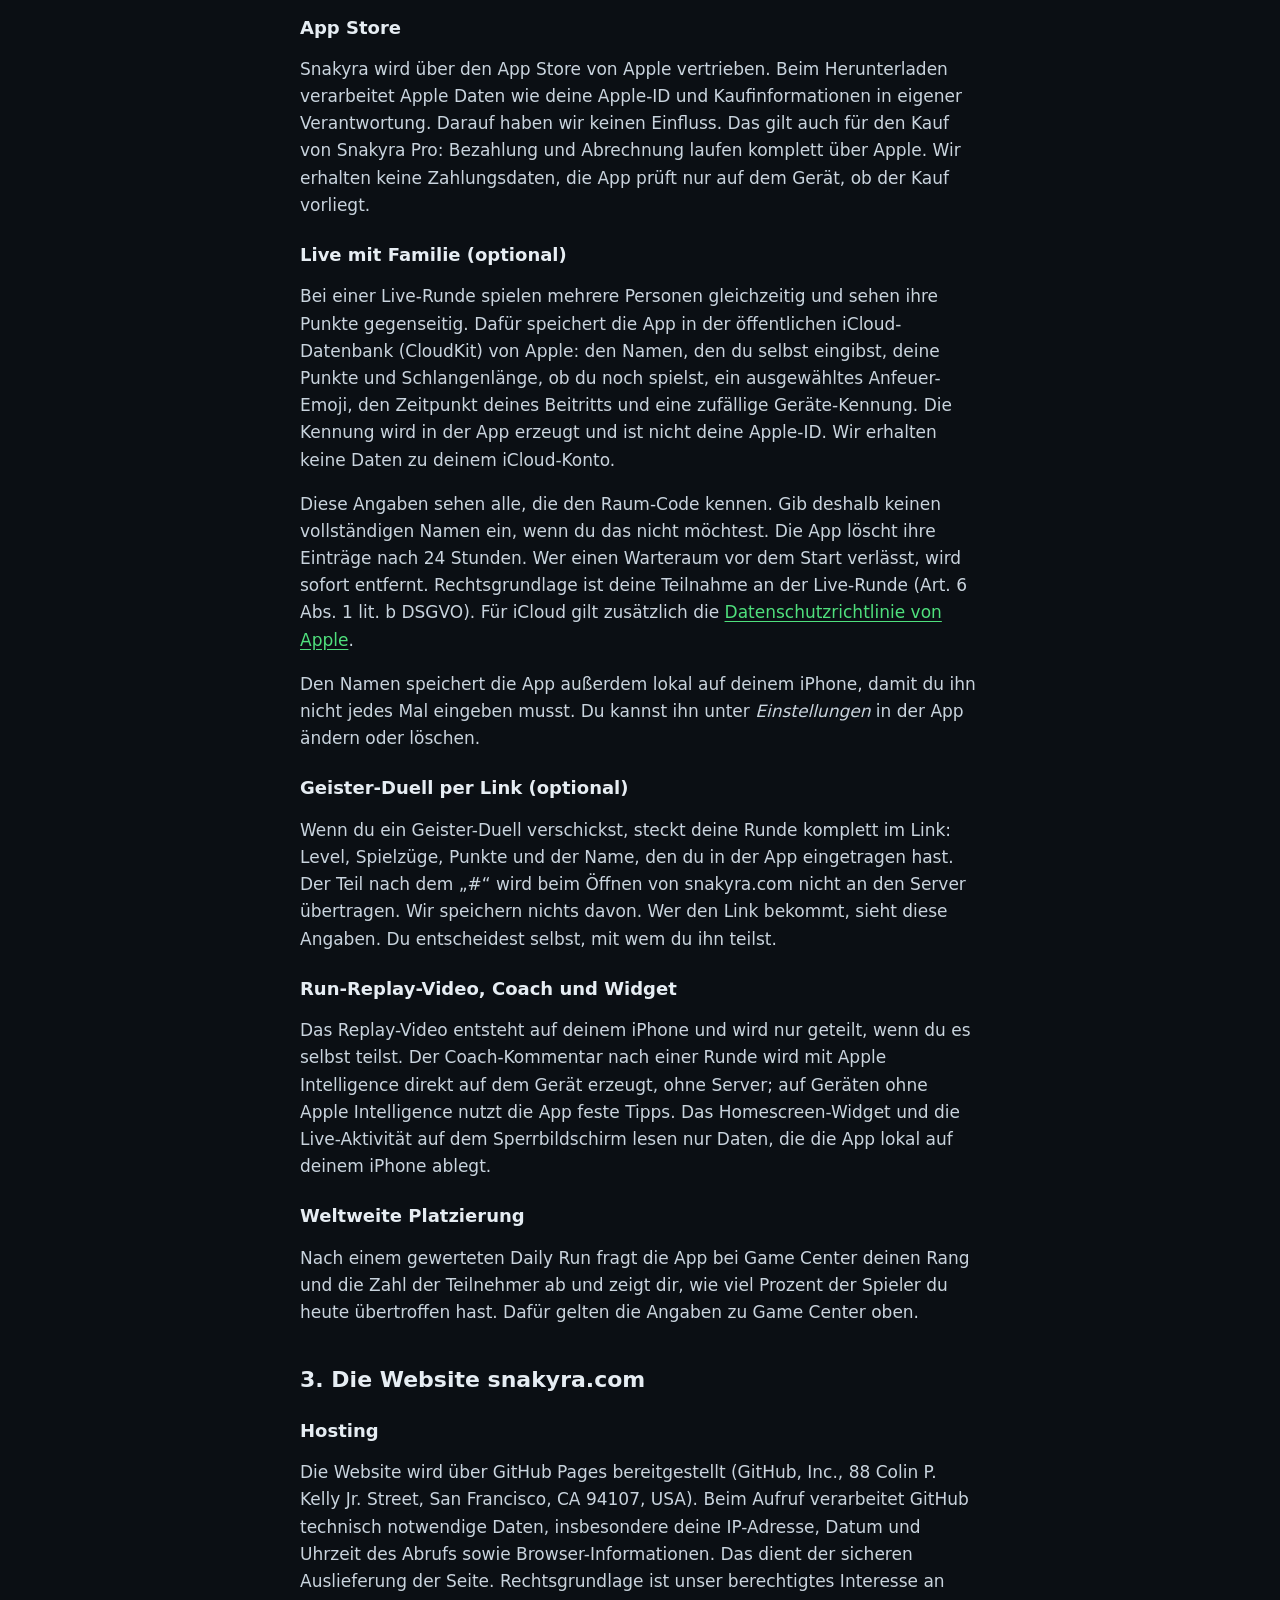
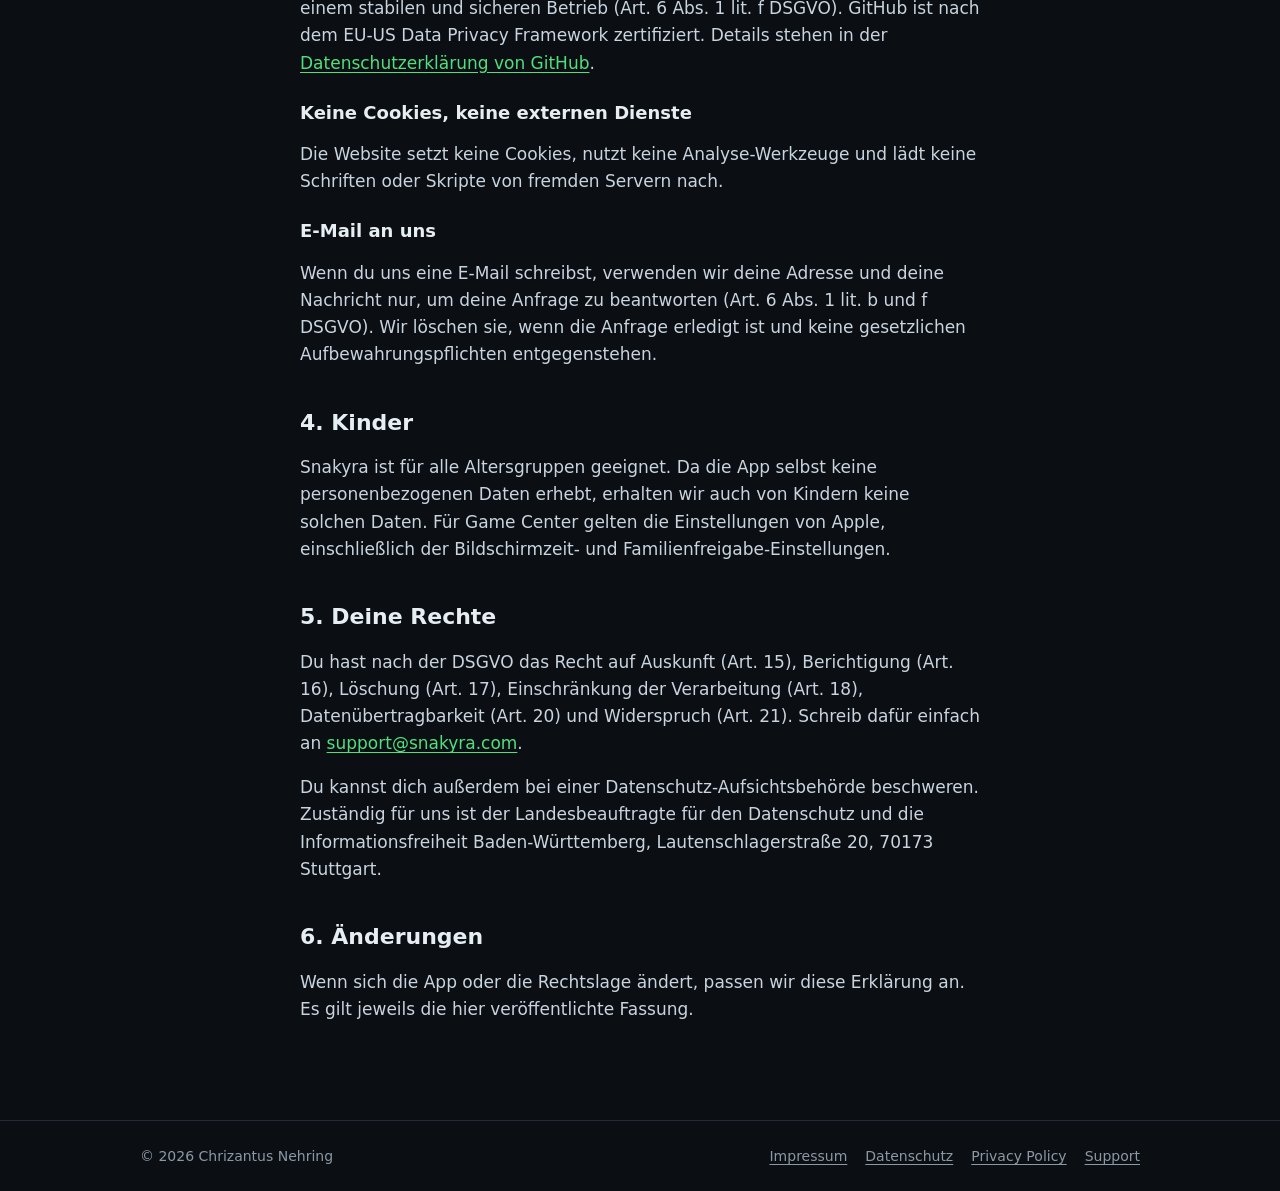
==== commit 24fed91e: "Snakyra Pro: Support-FAQ und Datenschutz Co-Authored-By: Claude Opus 5.5 <noreply@anthropic.com> Cla" ====
--- a/datenschutz.html
+++ b/datenschutz.html
@@ -55,7 +55,7 @@
   <p>Über „Ergebnis teilen“ kannst du einen kurzen Text mit deiner Punktzahl und einem Raster aus Symbolen weitergeben. Das passiert nur, wenn du es selbst auslöst. Der Text geht direkt an die App, die du auswählst, zum Beispiel Nachrichten oder WhatsApp. Wir erhalten davon nichts.</p>
 
   <h3>App Store</h3>
-  <p>Snakyra wird über den App Store von Apple vertrieben. Beim Herunterladen verarbeitet Apple Daten wie deine Apple-ID und Kaufinformationen in eigener Verantwortung. Darauf haben wir keinen Einfluss.</p>
+  <p>Snakyra wird über den App Store von Apple vertrieben. Beim Herunterladen verarbeitet Apple Daten wie deine Apple-ID und Kaufinformationen in eigener Verantwortung. Darauf haben wir keinen Einfluss. Das gilt auch für den Kauf von Snakyra Pro: Bezahlung und Abrechnung laufen komplett über Apple. Wir erhalten keine Zahlungsdaten, die App prüft nur auf dem Gerät, ob der Kauf vorliegt.</p>
 
   <h3>Live mit Familie (optional)</h3>
   <p>Bei einer Live-Runde spielen mehrere Personen gleichzeitig und sehen ihre Punkte gegenseitig. Dafür speichert die App in der öffentlichen iCloud-Datenbank (CloudKit) von Apple: den Namen, den du selbst eingibst, deine Punkte und Schlangenlänge, ob du noch spielst, ein ausgewähltes Anfeuer-Emoji, den Zeitpunkt deines Beitritts und eine zufällige Geräte-Kennung. Die Kennung wird in der App erzeugt und ist nicht deine Apple-ID. Wir erhalten keine Daten zu deinem iCloud-Konto.</p>
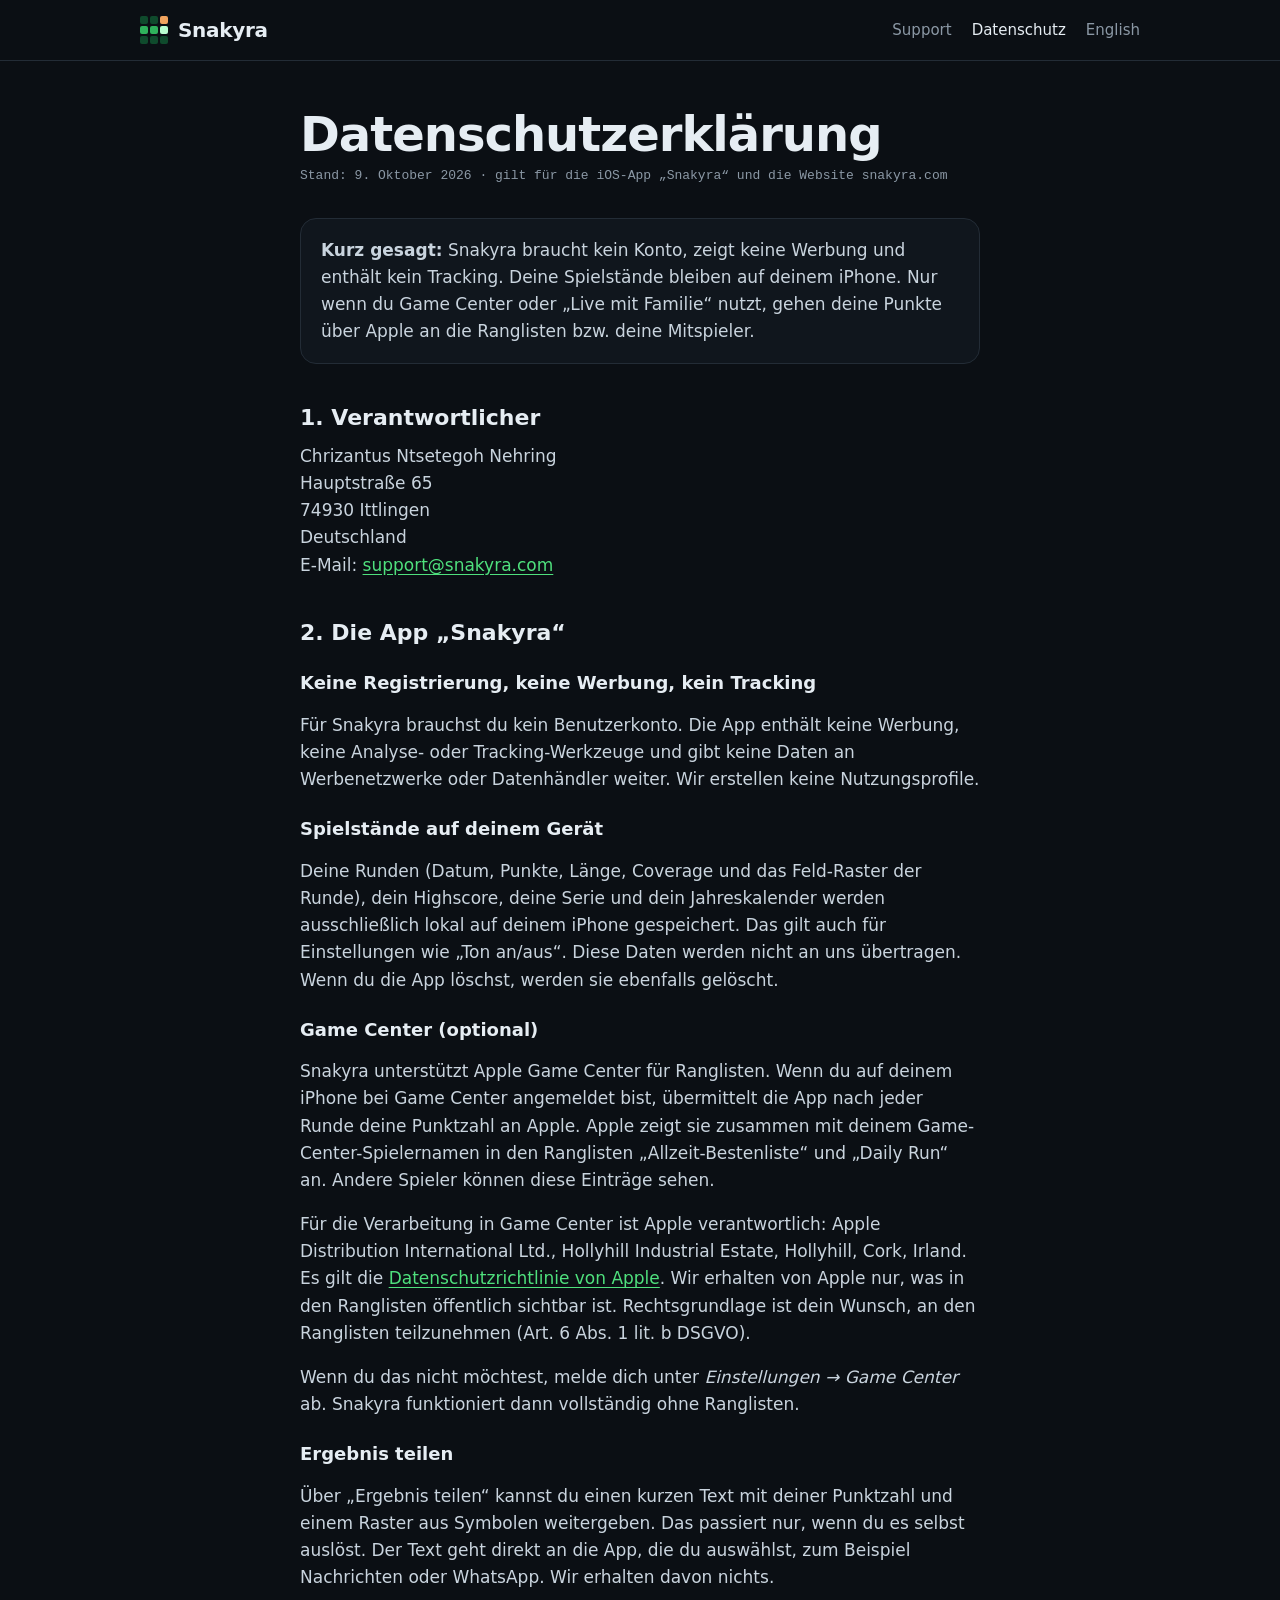
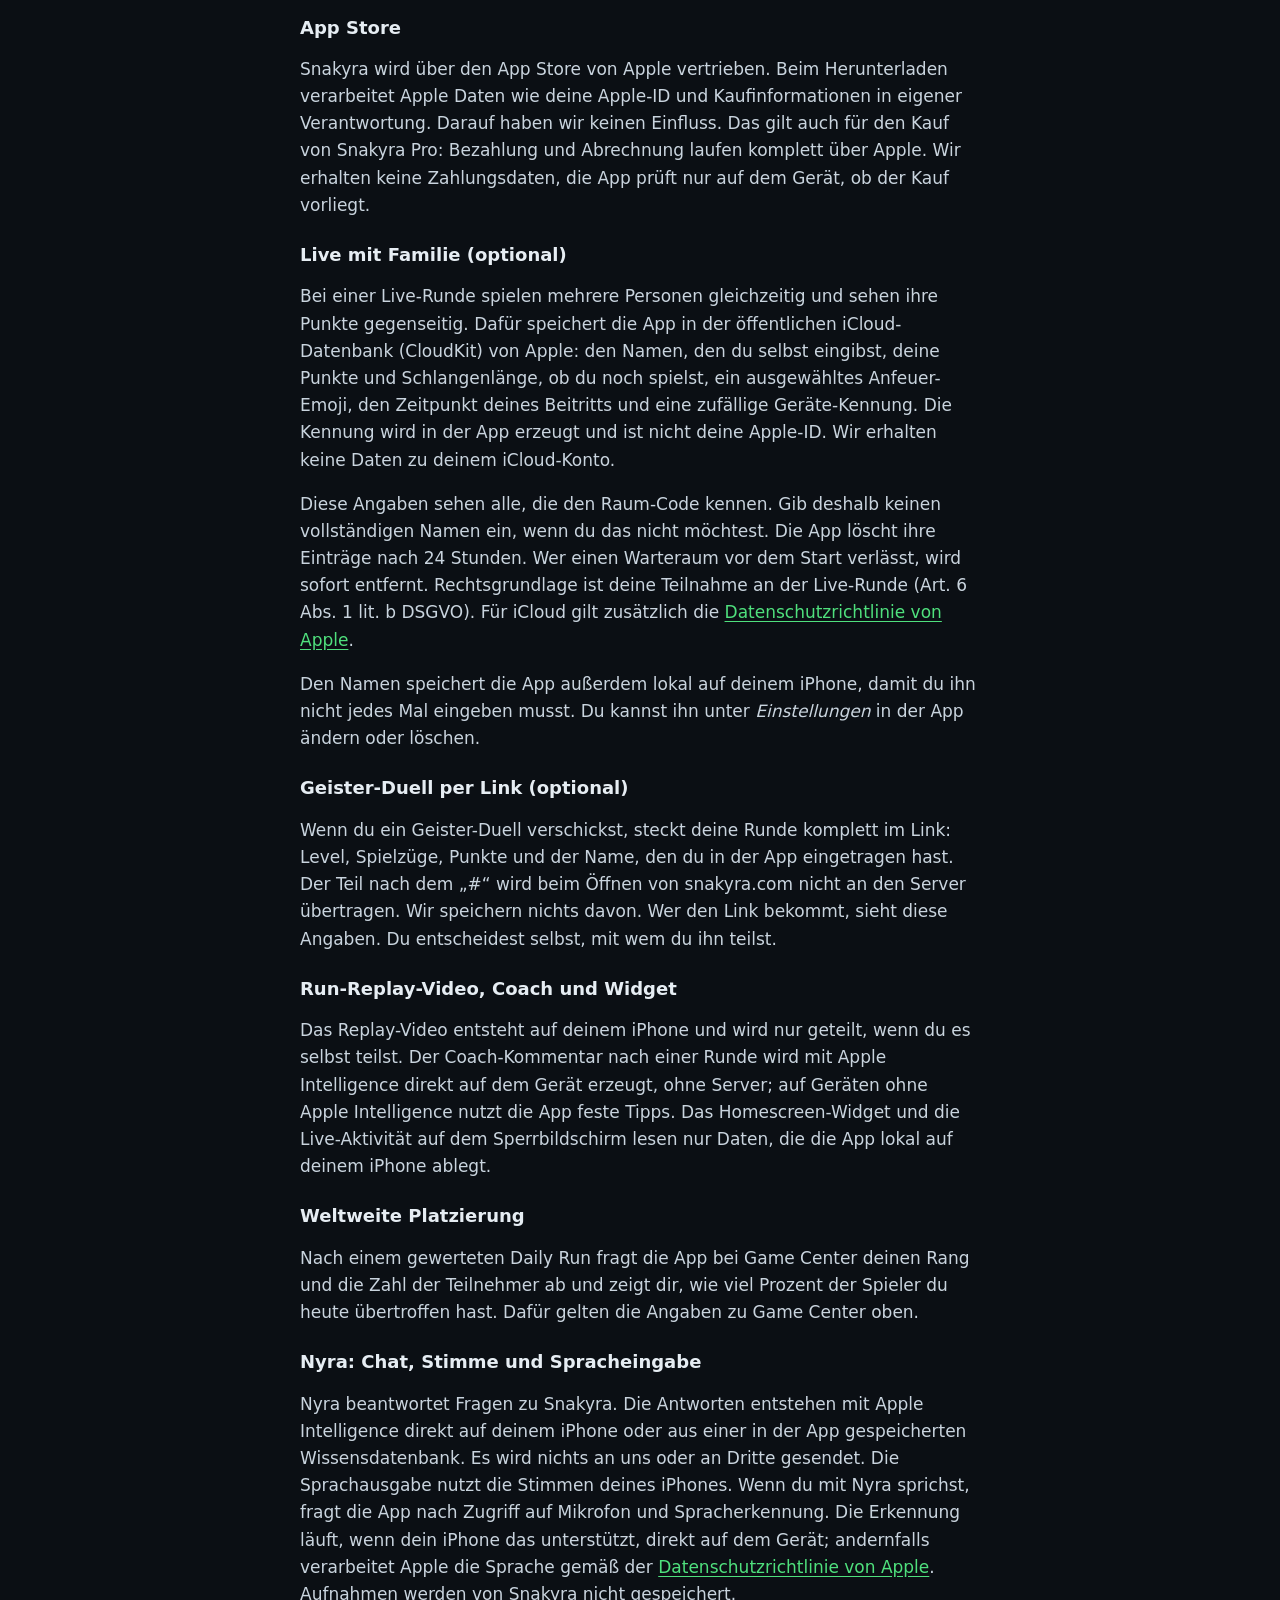
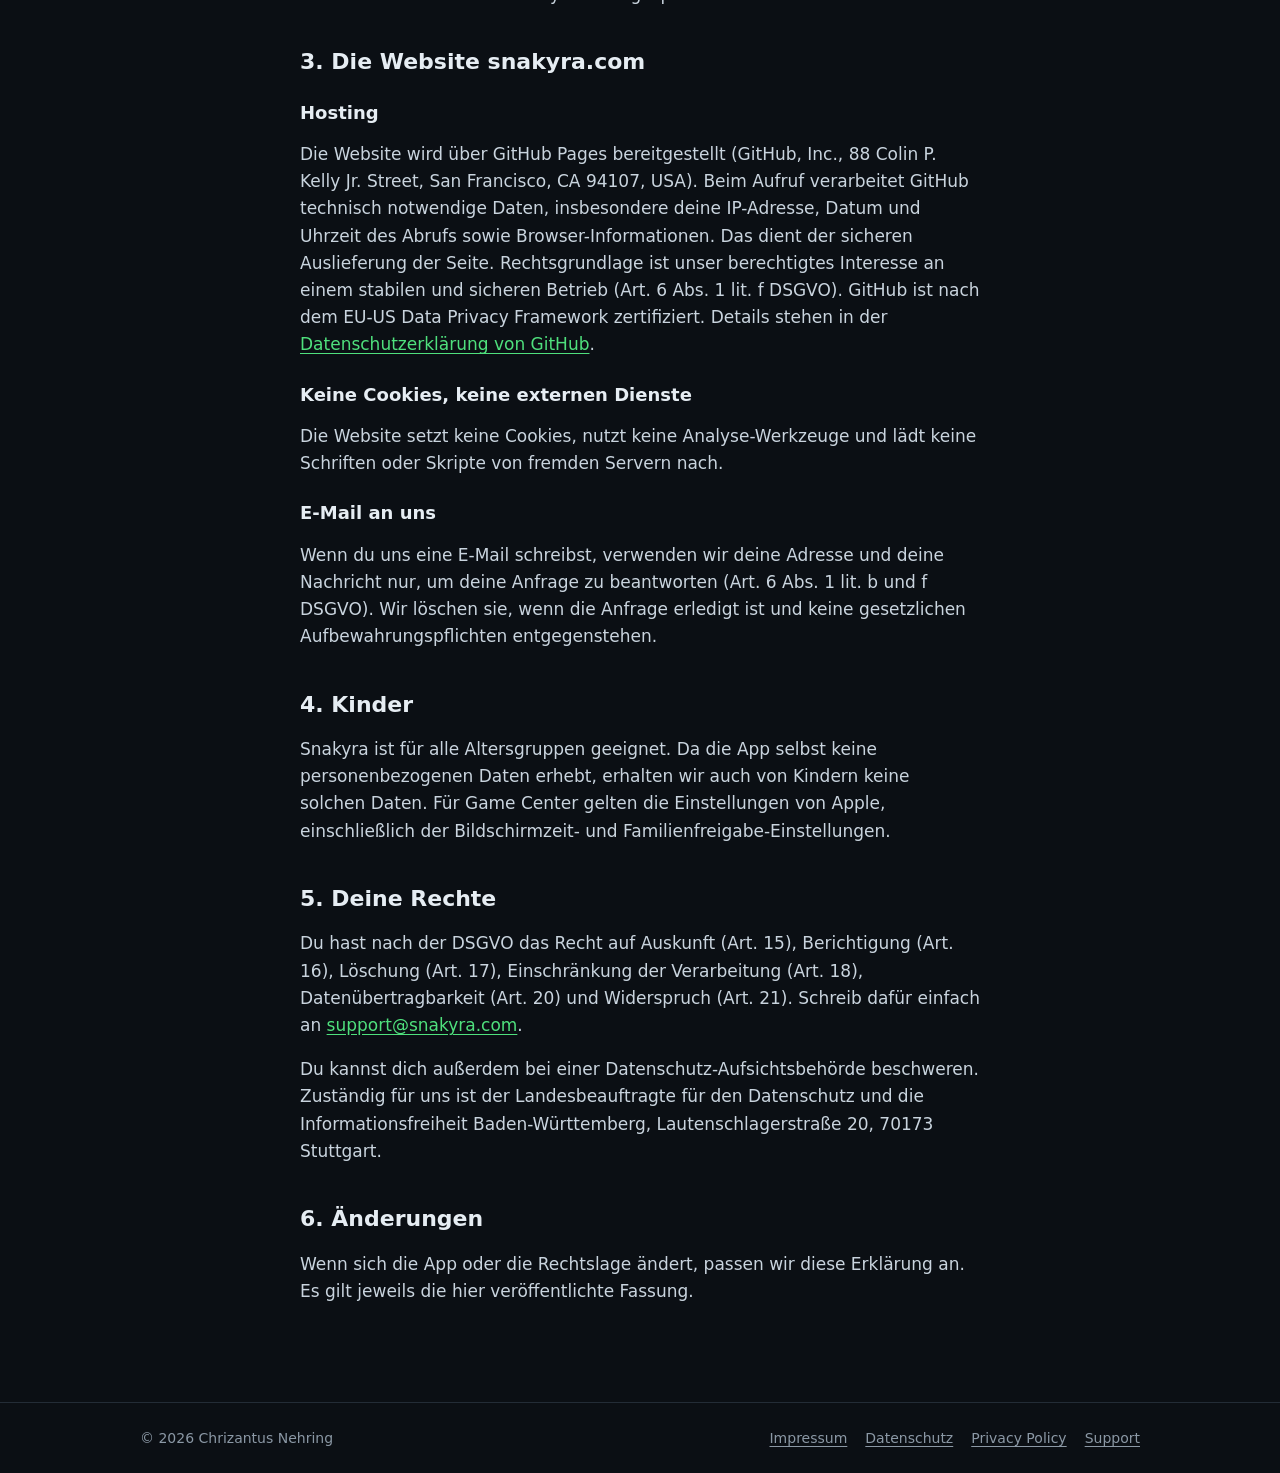
==== commit b0bff44d: "Datenschutz: Nyra mit Stimme und Spracheingabe Co-Authored-By: Claude Opus 5.5 <noreply@anthropic.co" ====
--- a/datenschutz.html
+++ b/datenschutz.html
@@ -71,6 +71,9 @@
   <h3>Weltweite Platzierung</h3>
   <p>Nach einem gewerteten Daily Run fragt die App bei Game Center deinen Rang und die Zahl der Teilnehmer ab und zeigt dir, wie viel Prozent der Spieler du heute übertroffen hast. Dafür gelten die Angaben zu Game Center oben.</p>
 
+  <h3>Nyra: Chat, Stimme und Spracheingabe</h3>
+  <p>Nyra beantwortet Fragen zu Snakyra. Die Antworten entstehen mit Apple Intelligence direkt auf deinem iPhone oder aus einer in der App gespeicherten Wissensdatenbank. Es wird nichts an uns oder an Dritte gesendet. Die Sprachausgabe nutzt die Stimmen deines iPhones. Wenn du mit Nyra sprichst, fragt die App nach Zugriff auf Mikrofon und Spracherkennung. Die Erkennung läuft, wenn dein iPhone das unterstützt, direkt auf dem Gerät; andernfalls verarbeitet Apple die Sprache gemäß der <a href="https://www.apple.com/de/legal/privacy/">Datenschutzrichtlinie von Apple</a>. Aufnahmen werden von Snakyra nicht gespeichert.</p>
+
   <h2>3. Die Website snakyra.com</h2>
   <h3>Hosting</h3>
   <p>Die Website wird über GitHub Pages bereitgestellt (GitHub, Inc., 88 Colin P. Kelly Jr. Street, San Francisco, CA 94107, USA). Beim Aufruf verarbeitet GitHub technisch notwendige Daten, insbesondere deine IP-Adresse, Datum und Uhrzeit des Abrufs sowie Browser-Informationen. Das dient der sicheren Auslieferung der Seite. Rechtsgrundlage ist unser berechtigtes Interesse an einem stabilen und sicheren Betrieb (Art. 6 Abs. 1 lit. f DSGVO). GitHub ist nach dem EU-US Data Privacy Framework zertifiziert. Details stehen in der <a href="https://docs.github.com/de/site-policy/privacy-policies/github-general-privacy-statement">Datenschutzerklärung von GitHub</a>.</p>
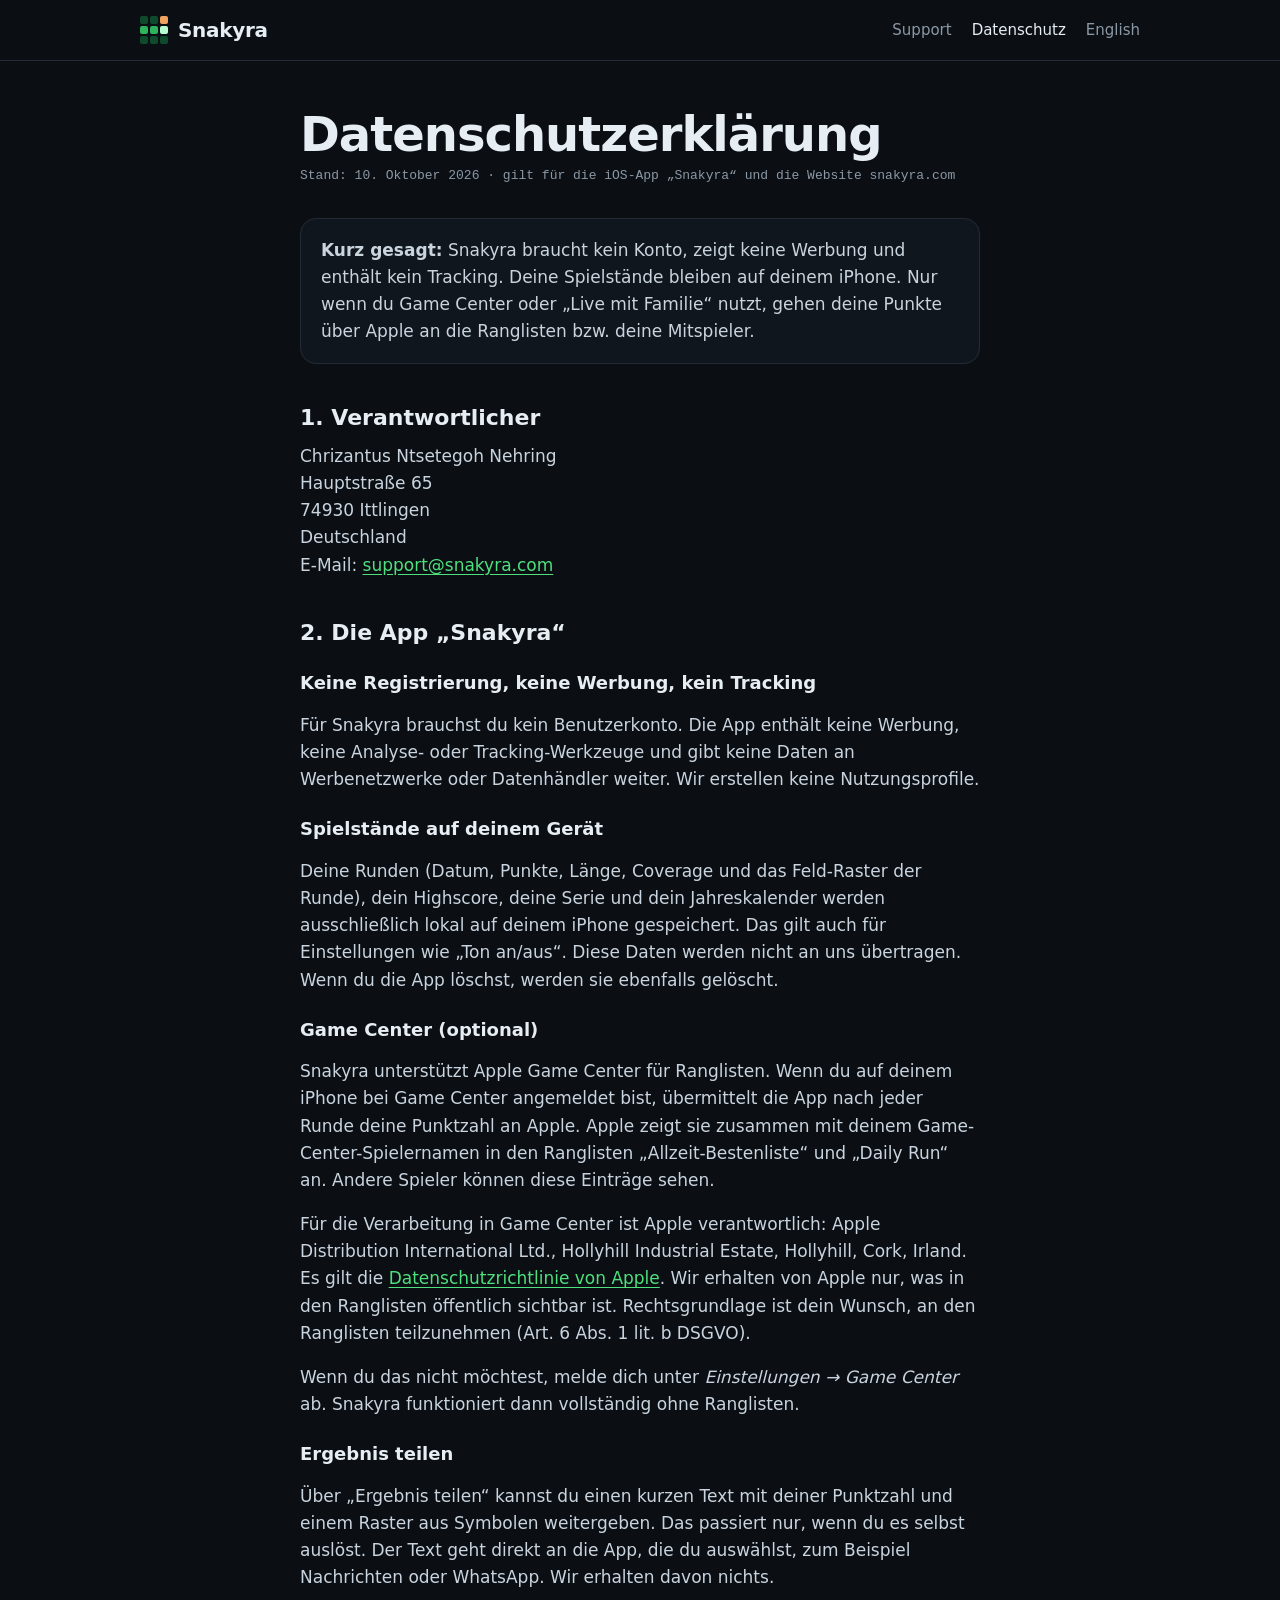
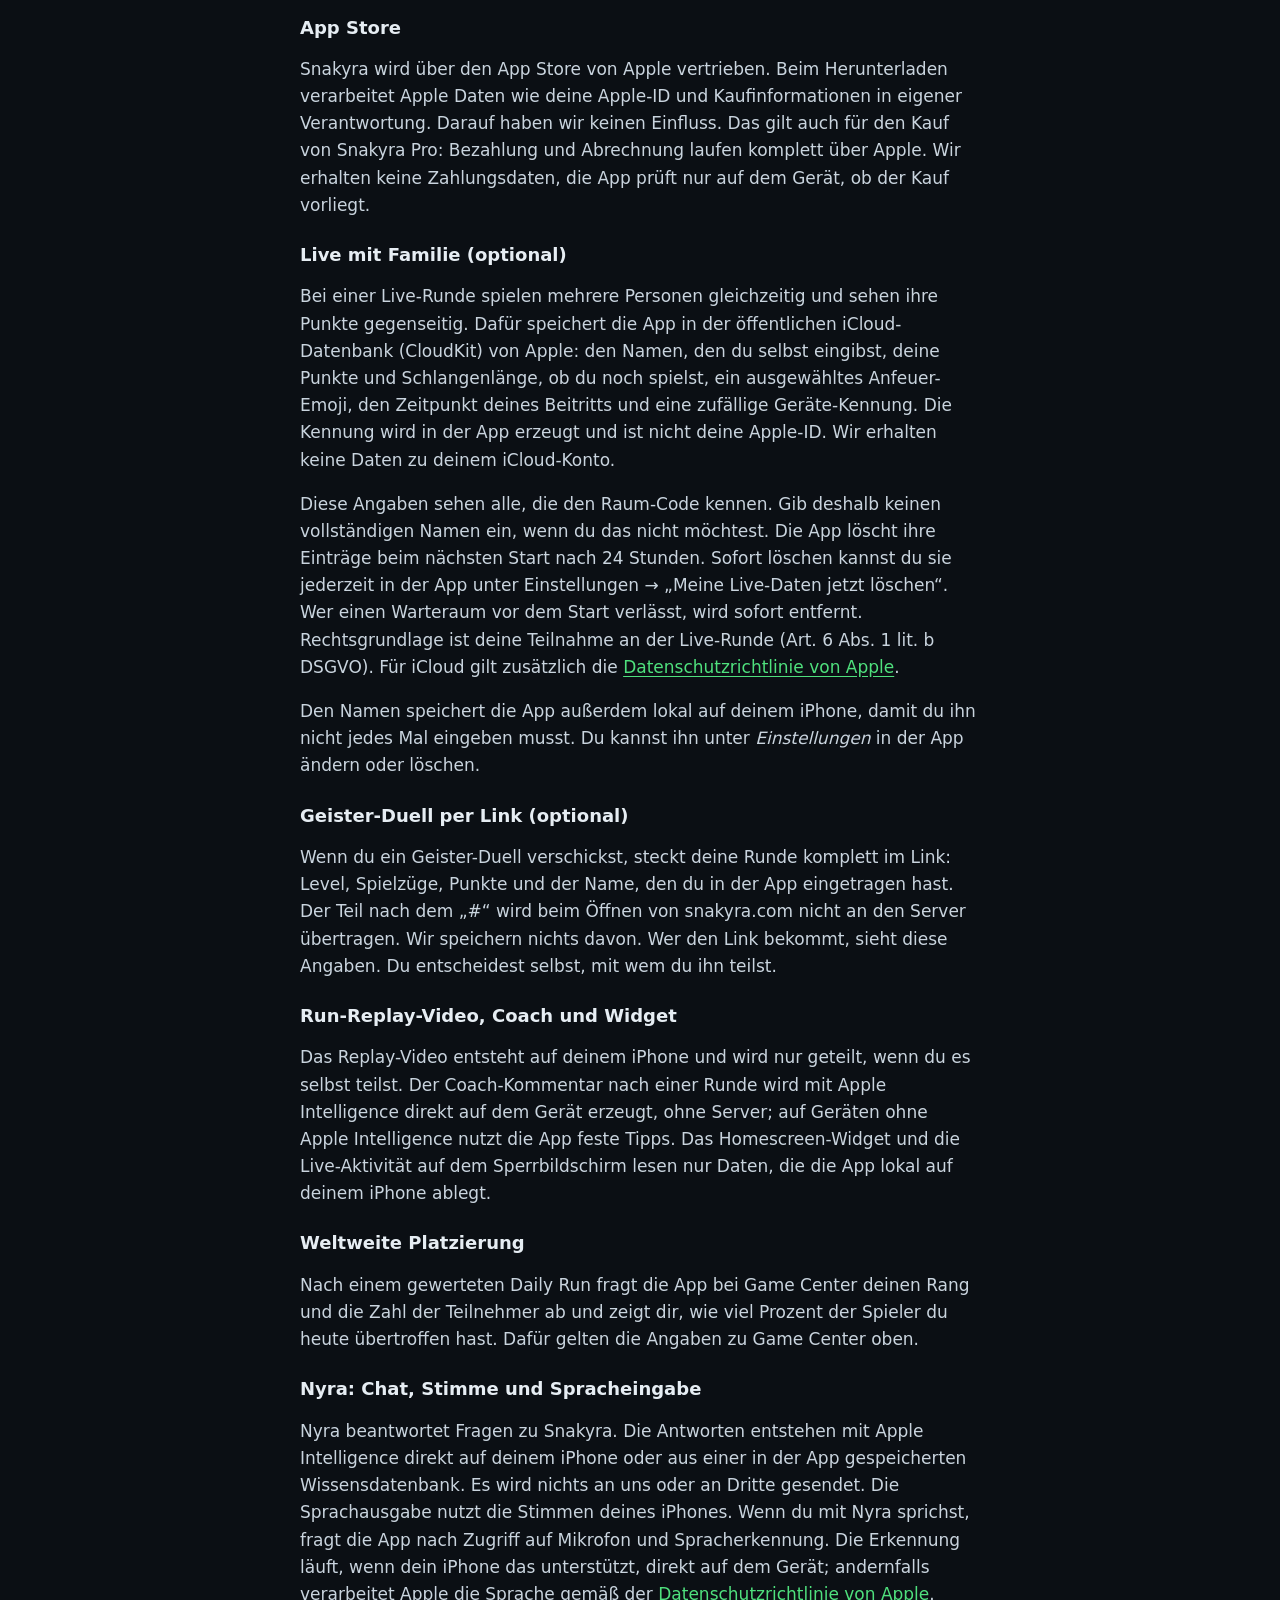
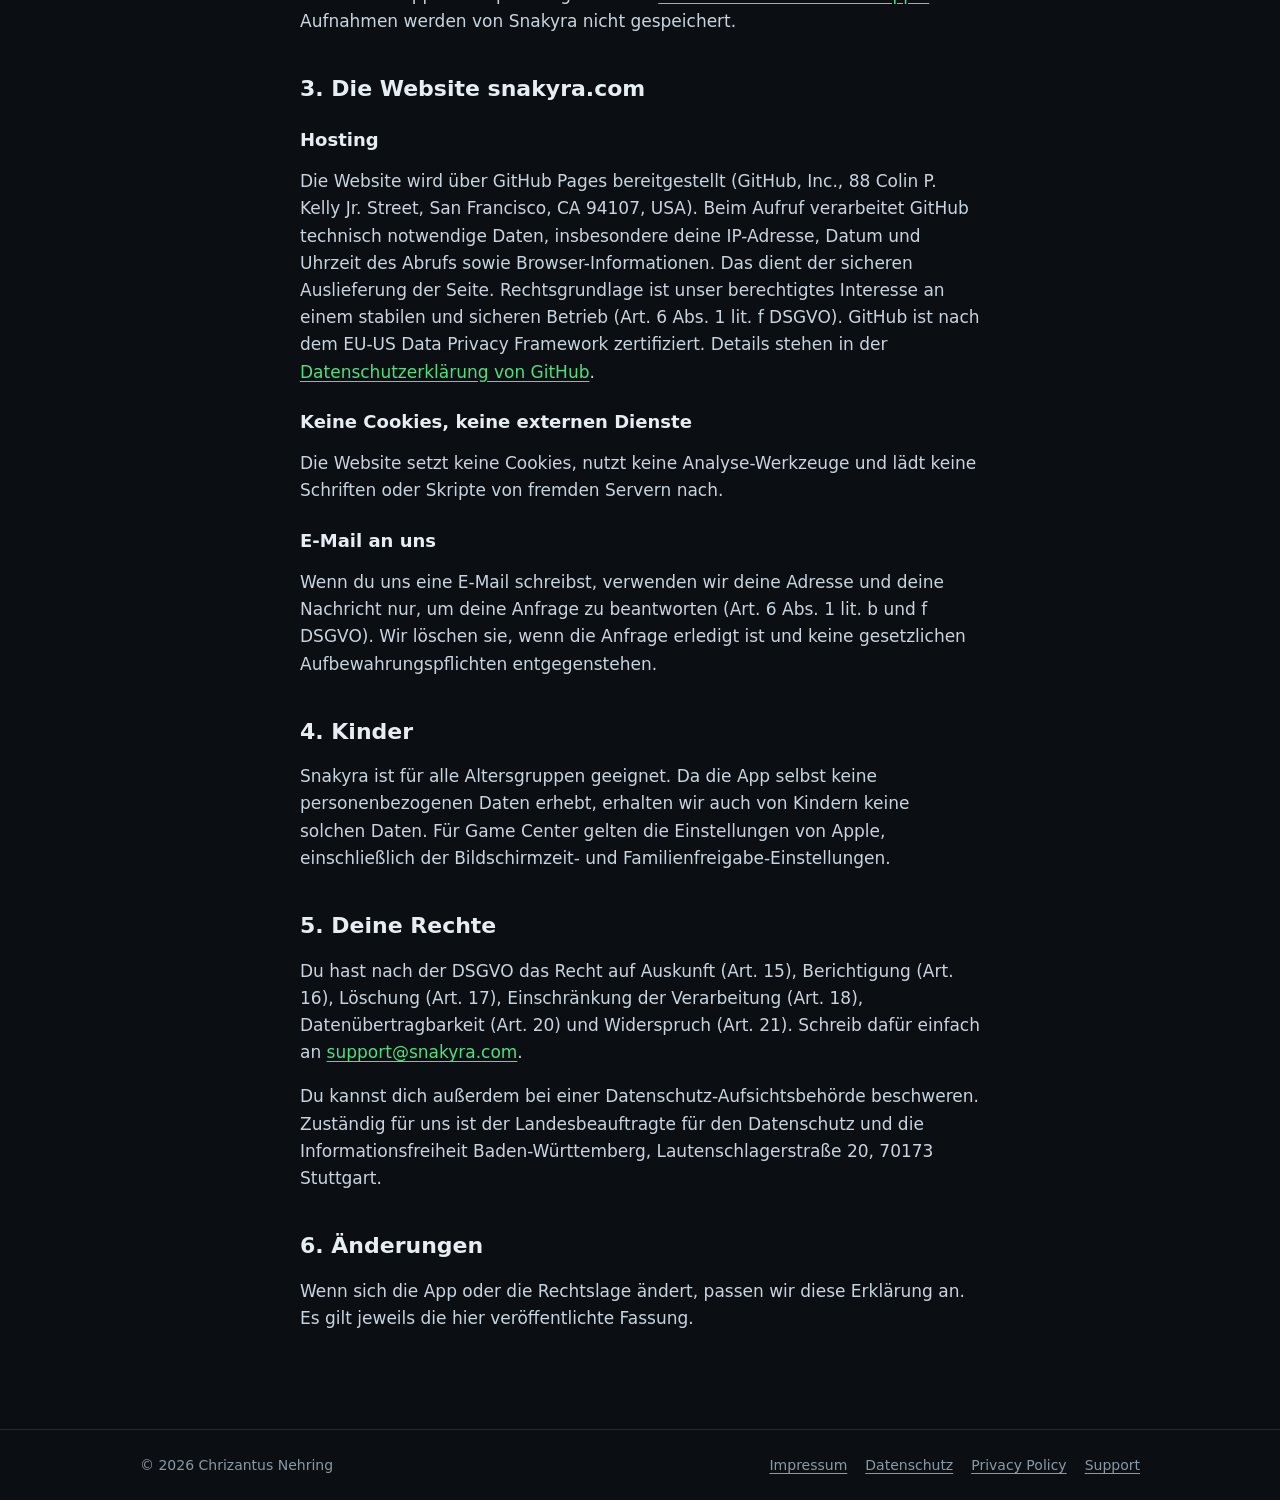
==== commit f27a7029: "Datenschutz: Live-Daten sofort löschen in der App, Stand 10.10.2026 Co-Authored-By: Claude Opus 5.5 " ====
--- a/datenschutz.html
+++ b/datenschutz.html
@@ -23,7 +23,7 @@
 
 <main class="wrap doc">
   <h1>Datenschutzerklärung</h1>
-  <p class="stand">Stand: 9. Oktober 2026 · gilt für die iOS-App „Snakyra“ und die Website snakyra.com</p>
+  <p class="stand">Stand: 10. Oktober 2026 · gilt für die iOS-App „Snakyra“ und die Website snakyra.com</p>
 
   <div class="box">
     <p><strong>Kurz gesagt:</strong> Snakyra braucht kein Konto, zeigt keine Werbung und enthält kein Tracking. Deine Spielstände bleiben auf deinem iPhone. Nur wenn du Game Center oder „Live mit Familie“ nutzt, gehen deine Punkte über Apple an die Ranglisten bzw. deine Mitspieler.</p>
@@ -59,7 +59,7 @@
 
   <h3>Live mit Familie (optional)</h3>
   <p>Bei einer Live-Runde spielen mehrere Personen gleichzeitig und sehen ihre Punkte gegenseitig. Dafür speichert die App in der öffentlichen iCloud-Datenbank (CloudKit) von Apple: den Namen, den du selbst eingibst, deine Punkte und Schlangenlänge, ob du noch spielst, ein ausgewähltes Anfeuer-Emoji, den Zeitpunkt deines Beitritts und eine zufällige Geräte-Kennung. Die Kennung wird in der App erzeugt und ist nicht deine Apple-ID. Wir erhalten keine Daten zu deinem iCloud-Konto.</p>
-  <p>Diese Angaben sehen alle, die den Raum-Code kennen. Gib deshalb keinen vollständigen Namen ein, wenn du das nicht möchtest. Die App löscht ihre Einträge nach 24 Stunden. Wer einen Warteraum vor dem Start verlässt, wird sofort entfernt. Rechtsgrundlage ist deine Teilnahme an der Live-Runde (Art. 6 Abs. 1 lit. b DSGVO). Für iCloud gilt zusätzlich die <a href="https://www.apple.com/de/legal/privacy/">Datenschutzrichtlinie von Apple</a>.</p>
+  <p>Diese Angaben sehen alle, die den Raum-Code kennen. Gib deshalb keinen vollständigen Namen ein, wenn du das nicht möchtest. Die App löscht ihre Einträge beim nächsten Start nach 24 Stunden. Sofort löschen kannst du sie jederzeit in der App unter Einstellungen → „Meine Live-Daten jetzt löschen“. Wer einen Warteraum vor dem Start verlässt, wird sofort entfernt. Rechtsgrundlage ist deine Teilnahme an der Live-Runde (Art. 6 Abs. 1 lit. b DSGVO). Für iCloud gilt zusätzlich die <a href="https://www.apple.com/de/legal/privacy/">Datenschutzrichtlinie von Apple</a>.</p>
   <p>Den Namen speichert die App außerdem lokal auf deinem iPhone, damit du ihn nicht jedes Mal eingeben musst. Du kannst ihn unter <em>Einstellungen</em> in der App ändern oder löschen.</p>
 
   <h3>Geister-Duell per Link (optional)</h3>
